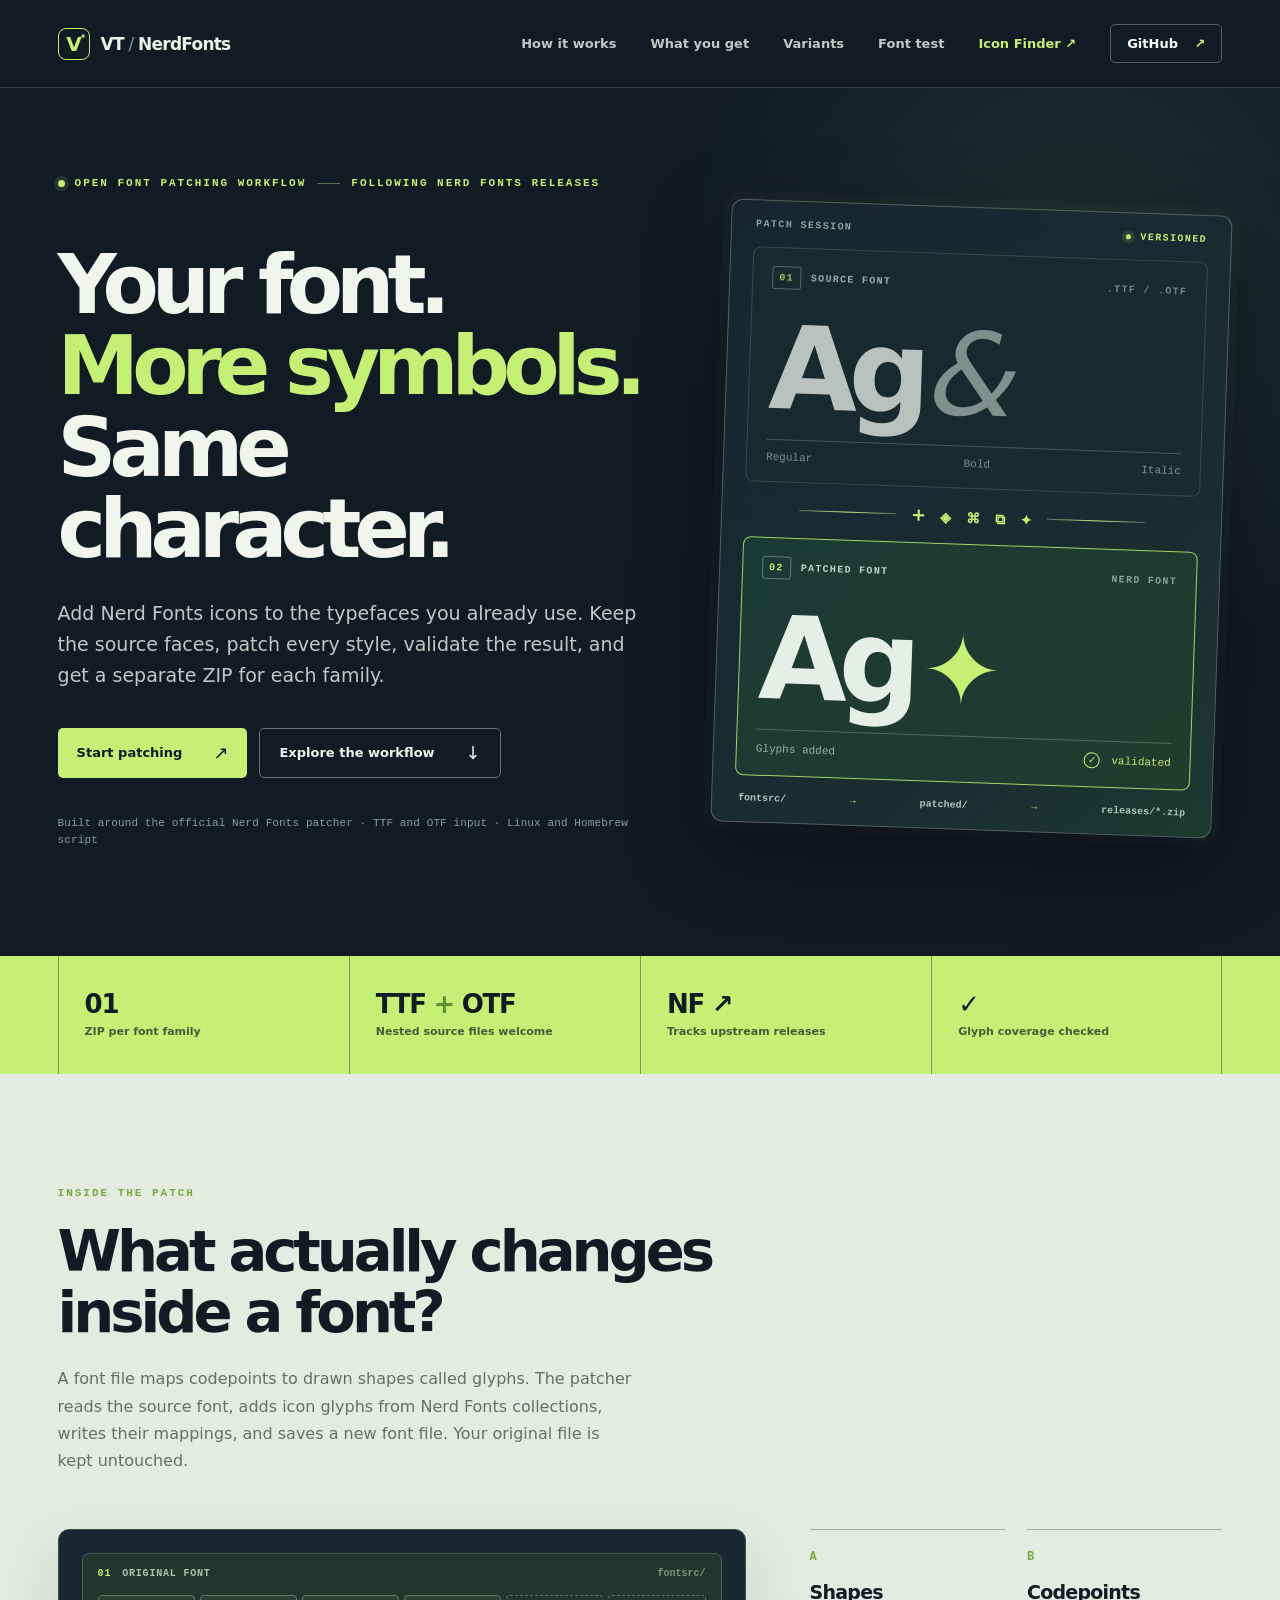
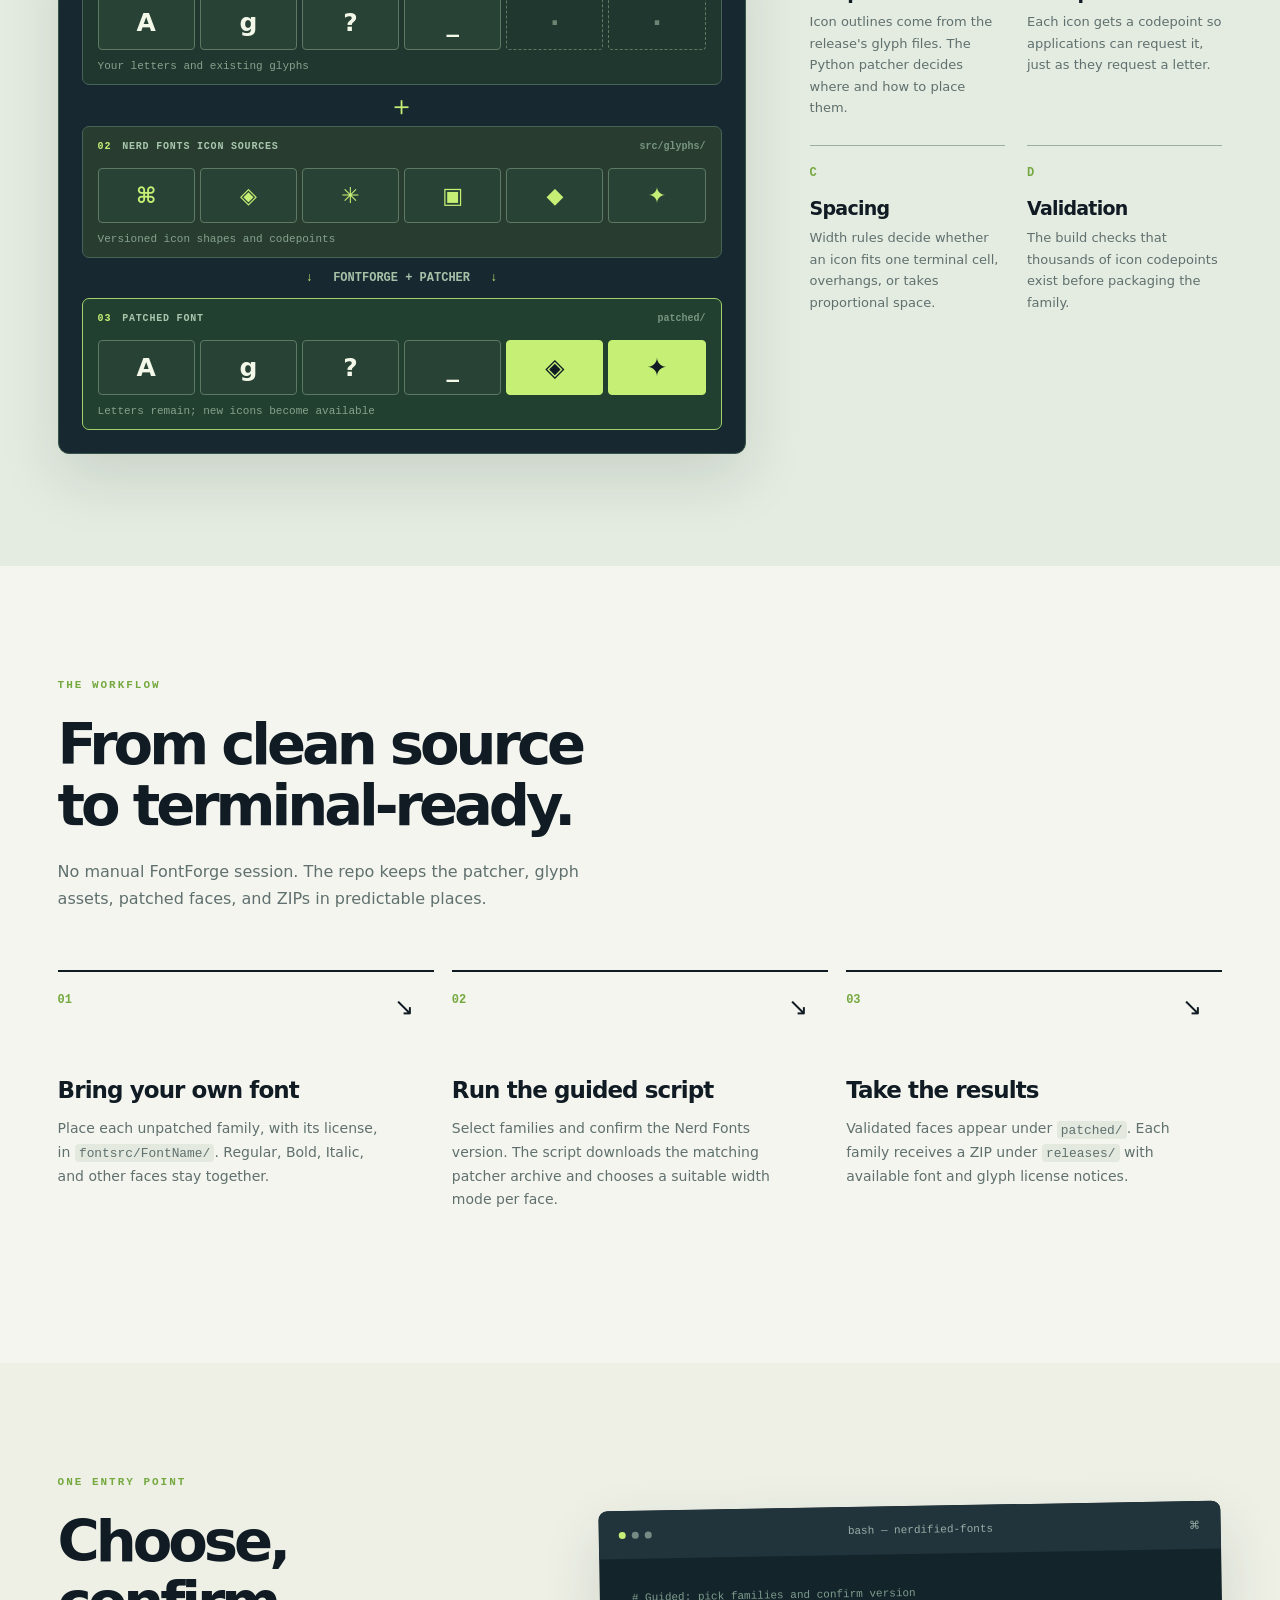
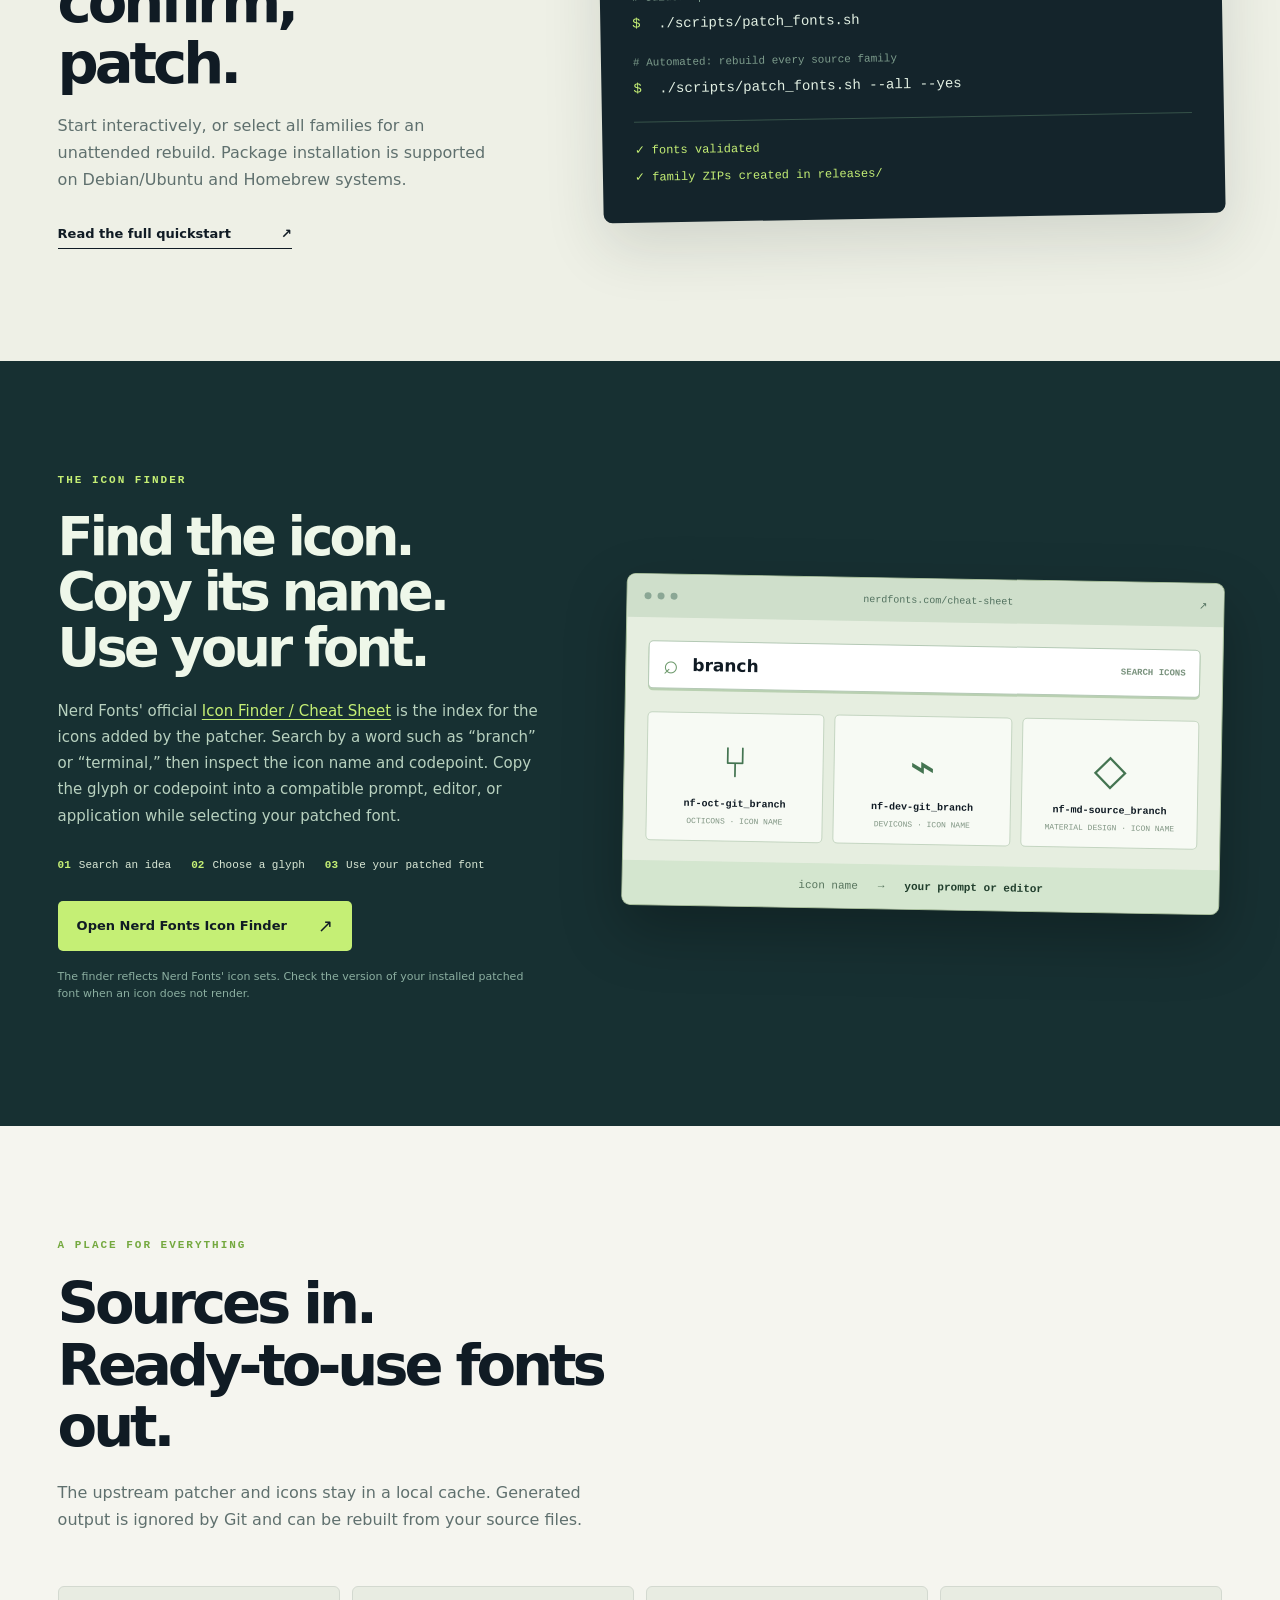
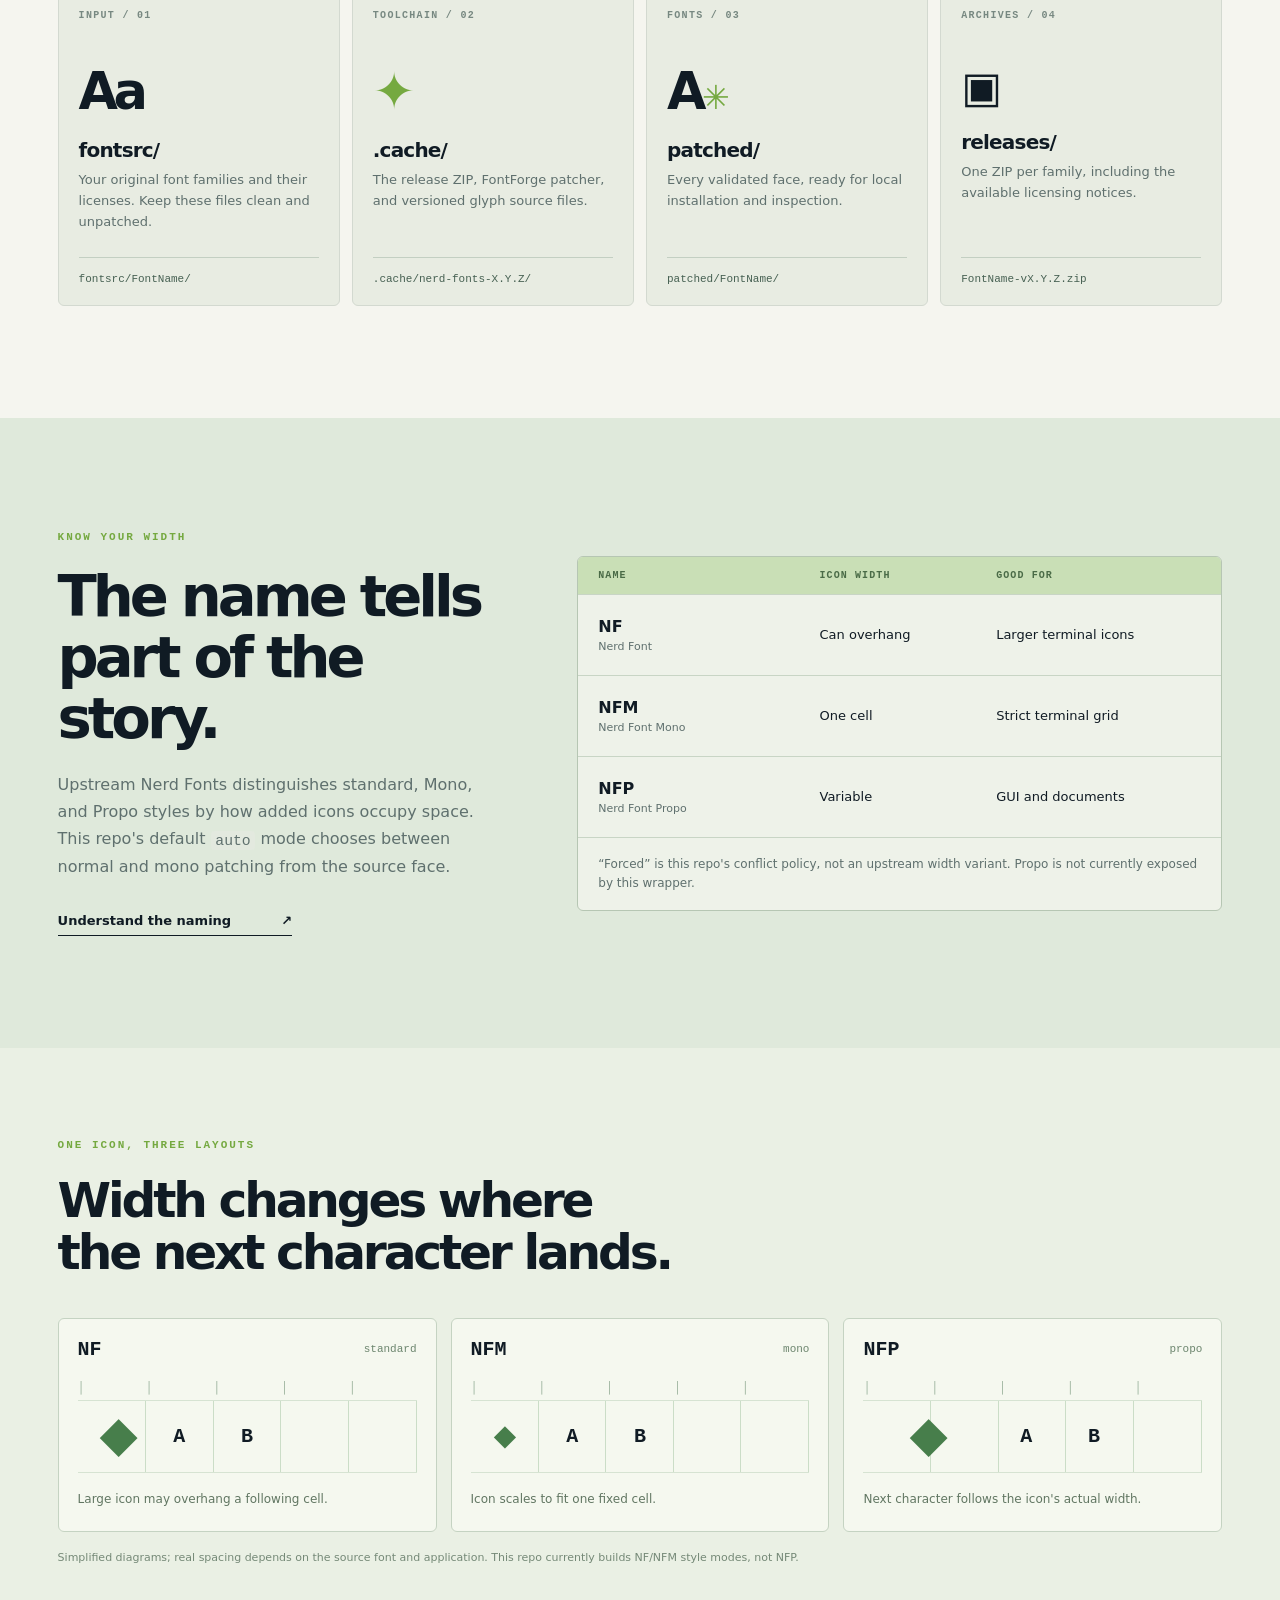
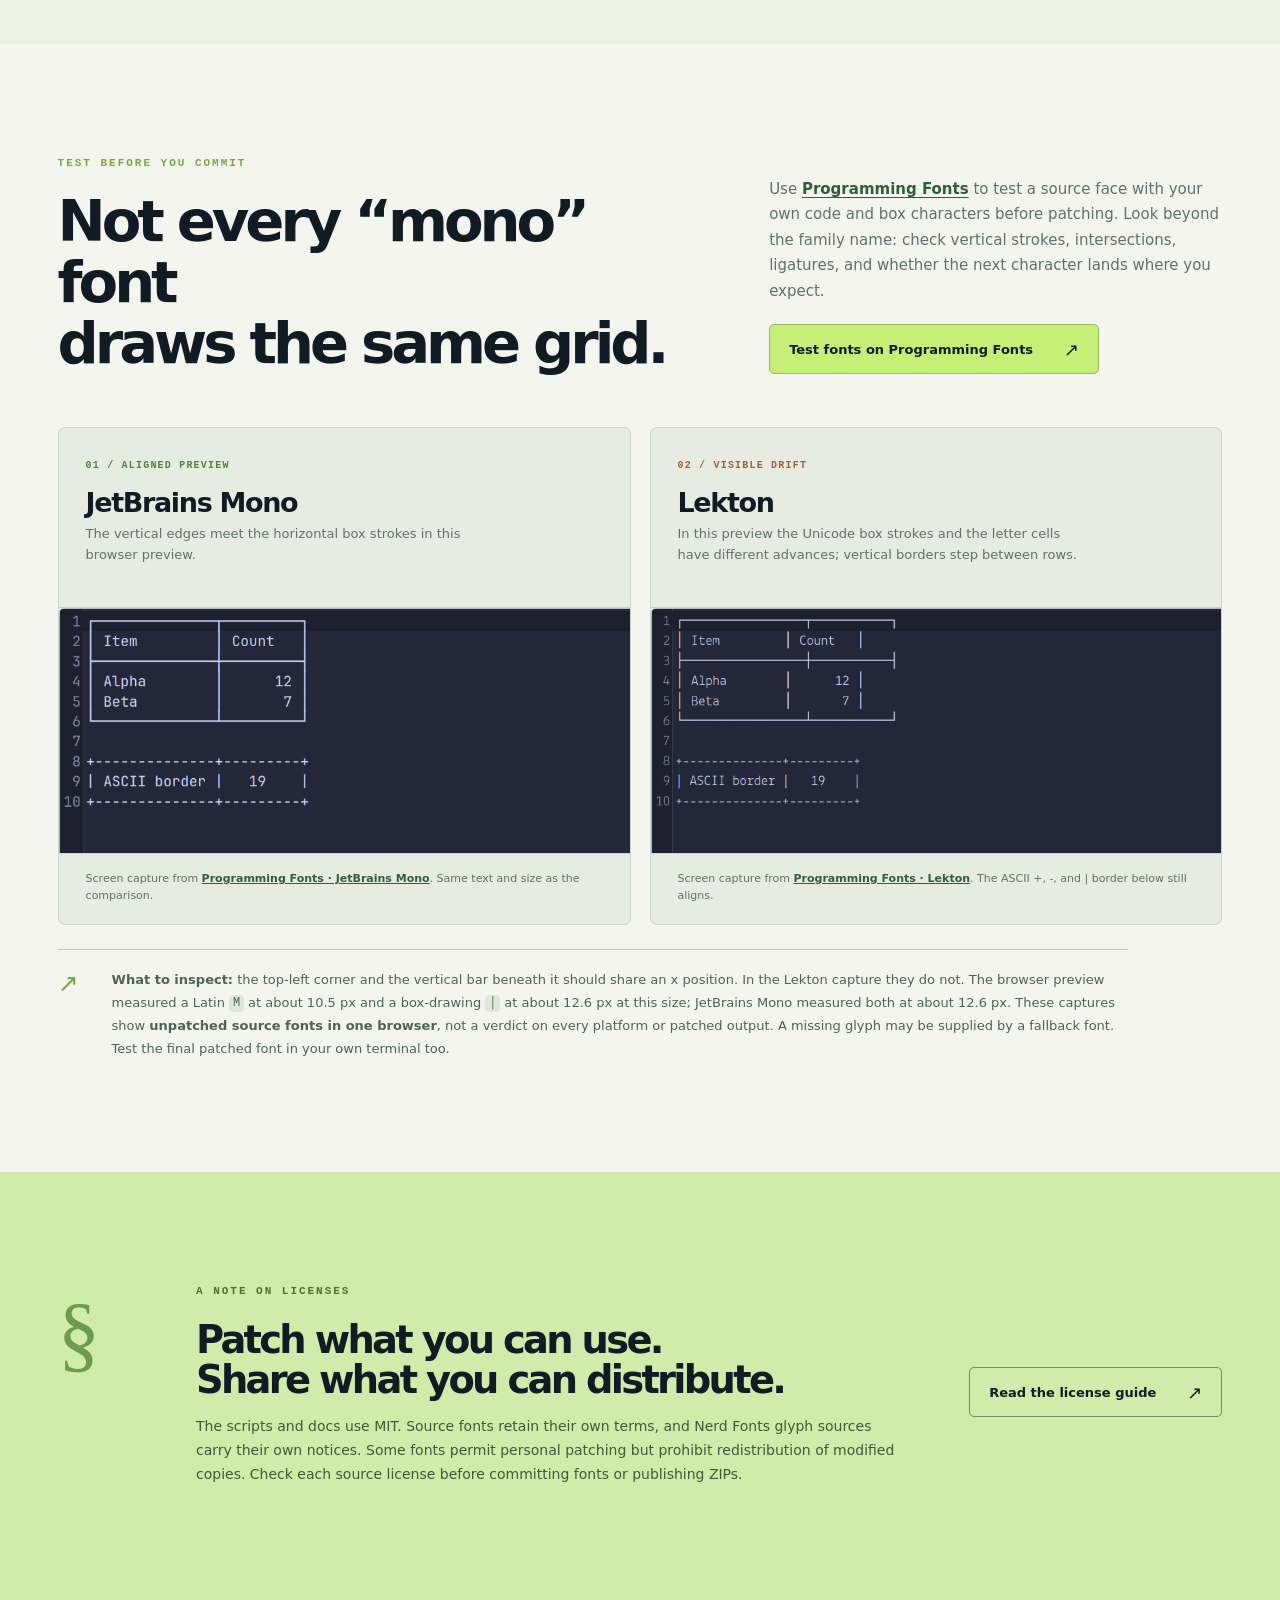
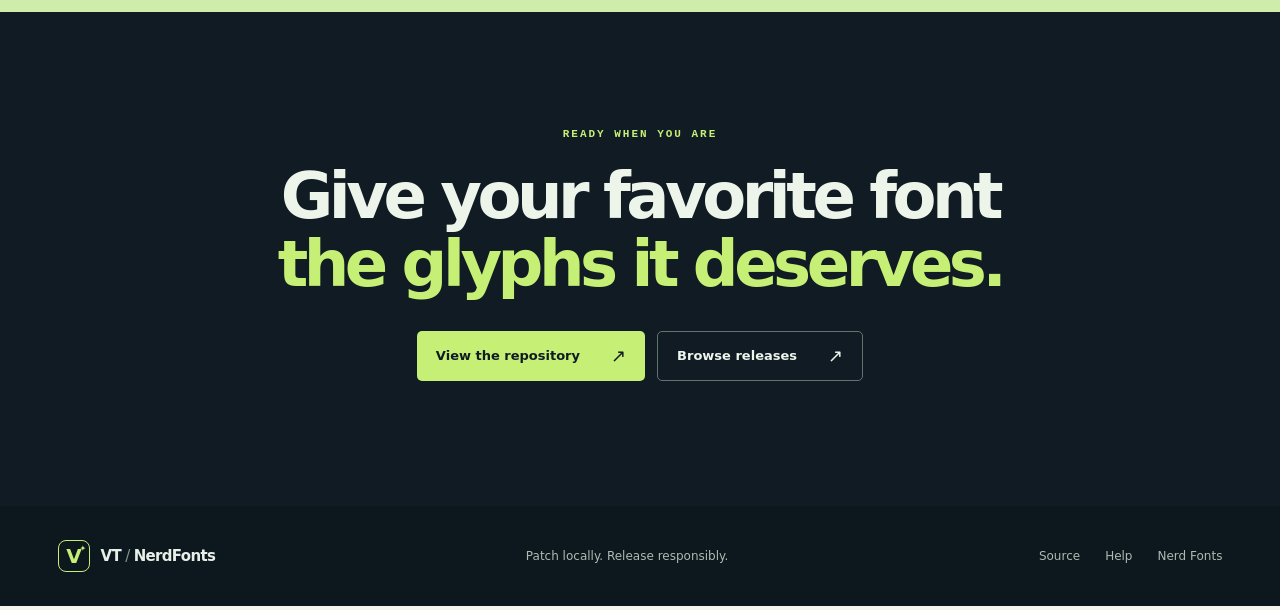
==== site/index.html @ be1cf35e "Document and illustrate font patching workflow" ====
<!doctype html>
<html lang="en">
<head>
  <meta charset="utf-8">
  <meta name="viewport" content="width=device-width, initial-scale=1">
  <meta name="theme-color" content="#101b24">
  <meta name="description" content="Patch your own fonts with versioned Nerd Fonts releases. One guided workflow, one validated ZIP per family.">
  <title>VT-NerdFonts — Make your font icon-ready</title>
  <link rel="icon" href="data:image/svg+xml,%3Csvg xmlns='http://www.w3.org/2000/svg' viewBox='0 0 64 64'%3E%3Crect width='64' height='64' rx='16' fill='%23101b24'/%3E%3Cpath d='M17 18h8l7 23 7-23h8L36 49h-8z' fill='%23c5ef75'/%3E%3C/svg%3E">
  <link rel="stylesheet" href="styles.css">
</head>
<body>
  <a class="skip" href="#main">Skip to content</a>
  <div class="page-shell">
    <header class="site-header">
      <a class="brand" href="#top" aria-label="VT-NerdFonts home"><span class="brand-mark">V<span class="brand-spark">✦</span></span><span>VT<span class="brand-muted"> / </span>NerdFonts</span></a>
      <nav aria-label="Main navigation"><a href="#how">How it works</a><a href="#output">What you get</a><a href="#variants">Variants</a><a href="#field-test">Font test</a><a class="nav-finder" href="https://www.nerdfonts.com/cheat-sheet">Icon Finder ↗</a><a class="nav-github" href="https://github.com/voltaire-toledo/nerdified-fonts">GitHub <span aria-hidden="true">↗</span></a></nav>
    </header>

    <main id="main">
      <section class="hero" id="top">
        <div class="hero-copy">
          <div class="eyebrow"><span class="status-dot"></span> OPEN FONT PATCHING WORKFLOW <span class="eyebrow-line"></span> FOLLOWING NERD FONTS RELEASES</div>
          <h1>Your font.<br><em>More symbols.</em><br>Same character.</h1>
          <p class="hero-lead">Add Nerd Fonts icons to the typefaces you already use. Keep the source faces, patch every style, validate the result, and get a separate ZIP for each family.</p>
          <div class="hero-actions"><a class="button button-primary" href="https://github.com/voltaire-toledo/nerdified-fonts#quickstart-patch-fonts-locally">Start patching <span aria-hidden="true">↗</span></a><a class="button button-secondary" href="#how">Explore the workflow <span aria-hidden="true">↓</span></a></div>
          <p class="micro-note">Built around the official Nerd Fonts patcher · TTF and OTF input · Linux and Homebrew script</p>
        </div>
        <div class="hero-visual" aria-label="Diagram showing a source font, icon glyphs, and a patched font">
          <div class="visual-top"><span>PATCH SESSION</span><span class="live-pill"><span></span> VERSIONED</span></div>
          <div class="font-card source-card"><div class="card-heading"><span class="file-chip">01</span><span>SOURCE FONT</span><span class="card-ext">.TTF / .OTF</span></div><div class="font-sample">Ag<span class="light-glyph">&amp;</span></div><div class="card-footer"><span>Regular</span><span>Bold</span><span>Italic</span></div></div>
          <div class="transform"><span class="transform-line"></span><span class="transform-badge">＋ <span class="glyph-cluster">◈ ⌘ ⧉ ✦</span></span><span class="transform-line"></span></div>
          <div class="font-card result-card"><div class="card-heading"><span class="file-chip">02</span><span>PATCHED FONT</span><span class="card-ext">NERD FONT</span></div><div class="font-sample">Ag<span class="result-glyph">✦</span></div><div class="card-footer"><span>Glyphs added</span><span class="complete"><span aria-hidden="true">✓</span> validated</span></div></div>
          <div class="visual-bottom"><span>fontsrc/</span><span>→</span><span>patched/</span><span>→</span><span>releases/*.zip</span></div>
        </div>
      </section>

      <section class="metric-band" aria-label="Project highlights"><div><strong>01</strong><span>ZIP per font family</span></div><div><strong>TTF <i>+</i> OTF</strong><span>Nested source files welcome</span></div><div><strong>NF ↗</strong><span>Tracks upstream releases</span></div><div><strong>✓</strong><span>Glyph coverage checked</span></div></section>

      <section class="section patch-anatomy" aria-labelledby="anatomy-title">
        <div class="section-heading"><p class="kicker">INSIDE THE PATCH</p><h2 id="anatomy-title">What actually changes<br>inside a font?</h2><p>A font file maps codepoints to drawn shapes called glyphs. The patcher reads the source font, adds icon glyphs from Nerd Fonts collections, writes their mappings, and saves a new font file. Your original file is kept untouched.</p></div>
        <div class="anatomy-grid">
          <div class="anatomy-art" role="img" aria-label="Illustration: letters in an original font plus icons from versioned Nerd Fonts glyph files become a patched font with both letters and icons">
            <div class="art-lane"><div class="art-label"><b>01</b> ORIGINAL FONT <span>fontsrc/</span></div><div class="glyph-cells"><span>A</span><span>g</span><span>?</span><span>_</span><span class="empty-cell">·</span><span class="empty-cell">·</span></div><div class="art-caption">Your letters and existing glyphs</div></div>
            <div class="art-plus" aria-hidden="true">＋</div>
            <div class="art-lane icons-lane"><div class="art-label"><b>02</b> NERD FONTS ICON SOURCES <span>src/glyphs/</span></div><div class="glyph-cells"><span>⌘</span><span>◈</span><span>✳</span><span>▣</span><span>◆</span><span>✦</span></div><div class="art-caption">Versioned icon shapes and codepoints</div></div>
            <div class="art-arrow" aria-hidden="true">↓ <span>FONTFORGE + PATCHER</span> ↓</div>
            <div class="art-lane result-lane"><div class="art-label"><b>03</b> PATCHED FONT <span>patched/</span></div><div class="glyph-cells"><span>A</span><span>g</span><span>?</span><span>_</span><span class="new-cell">◈</span><span class="new-cell">✦</span></div><div class="art-caption">Letters remain; new icons become available</div></div>
          </div>
          <div class="anatomy-notes"><div><span class="note-num">A</span><h3>Shapes</h3><p>Icon outlines come from the release's glyph files. The Python patcher decides where and how to place them.</p></div><div><span class="note-num">B</span><h3>Codepoints</h3><p>Each icon gets a codepoint so applications can request it, just as they request a letter.</p></div><div><span class="note-num">C</span><h3>Spacing</h3><p>Width rules decide whether an icon fits one terminal cell, overhangs, or takes proportional space.</p></div><div><span class="note-num">D</span><h3>Validation</h3><p>The build checks that thousands of icon codepoints exist before packaging the family.</p></div></div>
        </div>
      </section>

      <section class="section intro" id="how"><div class="section-heading"><p class="kicker">THE WORKFLOW</p><h2>From clean source<br>to terminal-ready.</h2><p>No manual FontForge session. The repo keeps the patcher, glyph assets, patched faces, and ZIPs in predictable places.</p></div><div class="steps"><article class="step"><div class="step-index">01 <span>↘</span></div><h3>Bring your own font</h3><p>Place each unpatched family, with its license, in <code>fontsrc/FontName/</code>. Regular, Bold, Italic, and other faces stay together.</p></article><article class="step"><div class="step-index">02 <span>↘</span></div><h3>Run the guided script</h3><p>Select families and confirm the Nerd Fonts version. The script downloads the matching patcher archive and chooses a suitable width mode per face.</p></article><article class="step"><div class="step-index">03 <span>↘</span></div><h3>Take the results</h3><p>Validated faces appear under <code>patched/</code>. Each family receives a ZIP under <code>releases/</code> with available font and glyph license notices.</p></article></div></section>

      <section class="command-section section"><div><p class="kicker">ONE ENTRY POINT</p><h2>Choose, confirm,<br>patch.</h2><p>Start interactively, or select all families for an unattended rebuild. Package installation is supported on Debian/Ubuntu and Homebrew systems.</p><a class="text-link" href="https://github.com/voltaire-toledo/nerdified-fonts#quickstart-patch-fonts-locally">Read the full quickstart <span aria-hidden="true">↗</span></a></div><div class="terminal" role="img" aria-label="Terminal commands to patch fonts"><div class="terminal-head"><span class="window-dots"><i></i><i></i><i></i></span><span>bash — nerdified-fonts</span><span>⌘</span></div><div class="terminal-body"><span class="terminal-comment"># Guided: pick families and confirm version</span><pre><span class="prompt">$</span> ./scripts/patch_fonts.sh</pre><span class="terminal-comment"># Automated: rebuild every source family</span><pre><span class="prompt">$</span> ./scripts/patch_fonts.sh --all --yes</pre><div class="terminal-divider"></div><span class="terminal-output">✓ fonts validated</span><span class="terminal-output">✓ family ZIPs created in releases/</span></div></div></section>

      <section class="section icon-finder" id="icon-finder"><div class="finder-copy"><p class="kicker">THE ICON FINDER</p><h2>Find the icon.<br>Copy its name.<br>Use your font.</h2><p>Nerd Fonts' official <a href="https://www.nerdfonts.com/cheat-sheet">Icon Finder / Cheat Sheet</a> is the index for the icons added by the patcher. Search by a word such as “branch” or “terminal,” then inspect the icon name and codepoint. Copy the glyph or codepoint into a compatible prompt, editor, or application while selecting your patched font.</p><div class="finder-steps"><div><span>01</span> Search an idea</div><div><span>02</span> Choose a glyph</div><div><span>03</span> Use your patched font</div></div><a class="button button-primary" href="https://www.nerdfonts.com/cheat-sheet">Open Nerd Fonts Icon Finder <span aria-hidden="true">↗</span></a><p class="finder-caution">The finder reflects Nerd Fonts' icon sets. Check the version of your installed patched font when an icon does not render.</p></div><div class="finder-illustration" role="img" aria-label="Illustration of searching the Nerd Fonts icon finder for branch and viewing matching icon names and codepoints"><div class="fake-browser-bar"><span class="window-dots"><i></i><i></i><i></i></span><span>nerdfonts.com/cheat-sheet</span><span>↗</span></div><div class="fake-search"><span>⌕</span><strong>branch</strong><em>SEARCH ICONS</em></div><div class="fake-results"><div class="fake-result"><div class="fake-symbol">⑂</div><strong>nf-oct-git_branch</strong><span>OCTICONS · ICON NAME</span></div><div class="fake-result"><div class="fake-symbol">⌁</div><strong>nf-dev-git_branch</strong><span>DEVICONS · ICON NAME</span></div><div class="fake-result"><div class="fake-symbol">◇</div><strong>nf-md-source_branch</strong><span>MATERIAL DESIGN · ICON NAME</span></div></div><div class="fake-copy"><span>icon name</span><span>→</span><b>your prompt or editor</b></div></div></section>

      <section class="section output-section" id="output"><div class="section-heading"><p class="kicker">A PLACE FOR EVERYTHING</p><h2>Sources in.<br>Ready-to-use fonts out.</h2><p>The upstream patcher and icons stay in a local cache. Generated output is ignored by Git and can be rebuilt from your source files.</p></div><div class="file-grid"><article class="file-tile"><span class="tile-no">INPUT / 01</span><div class="tile-icon">Aa</div><h3>fontsrc/</h3><p>Your original font families and their licenses. Keep these files clean and unpatched.</p><span class="tile-path">fontsrc/FontName/</span></article><article class="file-tile"><span class="tile-no">TOOLCHAIN / 02</span><div class="tile-icon icon-glyph">✦</div><h3>.cache/</h3><p>The release ZIP, FontForge patcher, and versioned glyph source files.</p><span class="tile-path">.cache/nerd-fonts-X.Y.Z/</span></article><article class="file-tile"><span class="tile-no">FONTS / 03</span><div class="tile-icon">A<span class="mint">✳</span></div><h3>patched/</h3><p>Every validated face, ready for local installation and inspection.</p><span class="tile-path">patched/FontName/</span></article><article class="file-tile"><span class="tile-no">ARCHIVES / 04</span><div class="tile-icon icon-zip">▣</div><h3>releases/</h3><p>One ZIP per family, including the available licensing notices.</p><span class="tile-path">FontName-vX.Y.Z.zip</span></article></div></section>

      <section class="section variant-section" id="variants"><div class="variant-copy"><p class="kicker">KNOW YOUR WIDTH</p><h2>The name tells<br>part of the story.</h2><p>Upstream Nerd Fonts distinguishes standard, Mono, and Propo styles by how added icons occupy space. This repo's default <code>auto</code> mode chooses between normal and mono patching from the source face.</p><a class="text-link" href="https://github.com/voltaire-toledo/nerdified-fonts#types-of-nerd-fonts">Understand the naming <span aria-hidden="true">↗</span></a></div><div class="variant-table" role="table" aria-label="Nerd Fonts naming variants"><div class="variant-row variant-header" role="row"><span>NAME</span><span>ICON WIDTH</span><span>GOOD FOR</span></div><div class="variant-row" role="row"><strong>NF <small>Nerd Font</small></strong><span>Can overhang</span><span>Larger terminal icons</span></div><div class="variant-row" role="row"><strong>NFM <small>Nerd Font Mono</small></strong><span>One cell</span><span>Strict terminal grid</span></div><div class="variant-row" role="row"><strong>NFP <small>Nerd Font Propo</small></strong><span>Variable</span><span>GUI and documents</span></div><div class="variant-foot">“Forced” is this repo's conflict policy, not an upstream width variant. Propo is not currently exposed by this wrapper.</div></div></section>

      <section class="width-illustration" aria-label="Illustration of Nerd Font icon widths"><div class="width-lead"><p class="kicker">ONE ICON, THREE LAYOUTS</p><h2>Width changes where<br>the next character lands.</h2></div><div class="width-cards"><div class="width-card"><div class="width-title"><b>NF</b><span>standard</span></div><div class="cell-ruler"><span>│</span><span>│</span><span>│</span><span>│</span><span>│</span></div><div class="width-sample nf"><span>◆</span><i>A</i><i>B</i></div><p>Large icon may overhang a following cell.</p></div><div class="width-card"><div class="width-title"><b>NFM</b><span>mono</span></div><div class="cell-ruler"><span>│</span><span>│</span><span>│</span><span>│</span><span>│</span></div><div class="width-sample nfm"><span>◆</span><i>A</i><i>B</i></div><p>Icon scales to fit one fixed cell.</p></div><div class="width-card"><div class="width-title"><b>NFP</b><span>propo</span></div><div class="cell-ruler"><span>│</span><span>│</span><span>│</span><span>│</span><span>│</span></div><div class="width-sample nfp"><span>◆</span><i>A</i><i>B</i></div><p>Next character follows the icon's actual width.</p></div></div><p class="width-disclaimer">Simplified diagrams; real spacing depends on the source font and application. This repo currently builds NF/NFM style modes, not NFP.</p></section>

      <section class="section field-test" id="field-test"><div class="field-intro"><div><p class="kicker">TEST BEFORE YOU COMMIT</p><h2>Not every “mono” font<br>draws the same grid.</h2></div><div><p>Use <a href="https://www.programmingfonts.org/">Programming Fonts</a> to test a source face with your own code and box characters before patching. Look beyond the family name: check vertical strokes, intersections, ligatures, and whether the next character lands where you expect.</p><a class="button button-primary" href="https://www.programmingfonts.org/">Test fonts on Programming Fonts <span aria-hidden="true">↗</span></a></div></div><div class="capture-grid"><figure class="capture-card"><div class="capture-head"><span class="capture-status good">01 / ALIGNED PREVIEW</span><h3>JetBrains Mono</h3><p>The vertical edges meet the horizontal box strokes in this browser preview.</p></div><img src="images/jetbrains-mono-box-test.png" width="1680" height="720" loading="lazy" alt="Screenshot from Programming Fonts: JetBrains Mono draws a Unicode box table with aligned corners and vertical columns, followed by an aligned ASCII border."><figcaption>Screen capture from <a href="https://www.programmingfonts.org/#jetbrainsmono">Programming Fonts · JetBrains Mono</a>. Same text and size as the comparison.</figcaption></figure><figure class="capture-card"><div class="capture-head"><span class="capture-status caution">02 / VISIBLE DRIFT</span><h3>Lekton</h3><p>In this preview the Unicode box strokes and the letter cells have different advances; vertical borders step between rows.</p></div><img src="images/lekton-box-test.png" width="1680" height="720" loading="lazy" alt="Screenshot from Programming Fonts: Lekton preview shows Unicode box corners and vertical bars at different horizontal positions across rows; the simple ASCII border below remains aligned."><figcaption>Screen capture from <a href="https://www.programmingfonts.org/#lekton">Programming Fonts · Lekton</a>. The ASCII +, -, and | border below still aligns.</figcaption></figure></div><div class="field-explain"><span class="field-marker">↗</span><p><strong>What to inspect:</strong> the top-left corner and the vertical bar beneath it should share an x position. In the Lekton capture they do not. The browser preview measured a Latin <code>M</code> at about 10.5 px and a box-drawing <code>│</code> at about 12.6 px at this size; JetBrains Mono measured both at about 12.6 px. These captures show <strong>unpatched source fonts in one browser</strong>, not a verdict on every platform or patched output. A missing glyph may be supplied by a fallback font. Test the final patched font in your own terminal too.</p></div></section>

      <section class="section note-section"><div class="note-ornament" aria-hidden="true">§</div><div><p class="kicker">A NOTE ON LICENSES</p><h2>Patch what you can use.<br>Share what you can distribute.</h2><p>The scripts and docs use MIT. Source fonts retain their own terms, and Nerd Fonts glyph sources carry their own notices. Some fonts permit personal patching but prohibit redistribution of modified copies. Check each source license before committing fonts or publishing ZIPs.</p></div><a class="button button-secondary light" href="https://github.com/voltaire-toledo/nerdified-fonts#license">Read the license guide <span aria-hidden="true">↗</span></a></section>

      <section class="closing"><p class="kicker">READY WHEN YOU ARE</p><h2>Give your favorite font<br><em>the glyphs it deserves.</em></h2><div class="closing-actions"><a class="button button-primary" href="https://github.com/voltaire-toledo/nerdified-fonts">View the repository <span aria-hidden="true">↗</span></a><a class="button button-secondary" href="https://github.com/voltaire-toledo/nerdified-fonts/releases">Browse releases <span aria-hidden="true">↗</span></a></div></section>
    </main>
    <footer><a class="brand footer-brand" href="#top"><span class="brand-mark">V<span class="brand-spark">✦</span></span><span>VT<span class="brand-muted"> / </span>NerdFonts</span></a><span>Patch locally. Release responsibly.</span><div><a href="https://github.com/voltaire-toledo/nerdified-fonts">Source</a><a href="https://github.com/voltaire-toledo/nerdified-fonts#troubleshooting">Help</a><a href="https://github.com/ryanoasis/nerd-fonts">Nerd Fonts</a></div></footer>
  </div>
</body>
</html>
---- site/styles.css ----
:root{--ink:#101b24;--ink-soft:#243540;--paper:#f5f5ef;--cream:#eef0e6;--line:#cfd5cc;--mint:#c5ef75;--mint-deep:#75a940;--muted:#5f706e;--white:#fff;--sans:Inter,ui-sans-serif,system-ui,-apple-system,BlinkMacSystemFont,"Segoe UI",sans-serif;--mono:ui-monospace,SFMono-Regular,Menlo,Consolas,monospace}*{box-sizing:border-box}html{scroll-behavior:smooth}body{margin:0;background:var(--paper);color:var(--ink);font-family:var(--sans);-webkit-font-smoothing:antialiased}a{color:inherit}button,a{touch-action:manipulation}code,pre{font-family:var(--mono)}code{font-size:.92em;background:#e3e9df;padding:.12em .32em;border-radius:4px}.page-shell{overflow:hidden}.skip{position:absolute;left:-9999px;top:12px;background:var(--mint);padding:10px;z-index:99}.skip:focus{left:12px}.site-header{height:88px;display:flex;align-items:center;justify-content:space-between;padding:0 max(4.5vw,24px);background:var(--ink);color:#ecf3e9;border-bottom:1px solid #314249}.brand{display:inline-flex;align-items:center;gap:11px;text-decoration:none;font-size:17px;font-weight:800;letter-spacing:-.045em;white-space:nowrap}.brand-mark{width:32px;height:32px;border:1px solid var(--mint);border-radius:8px;display:inline-flex;align-items:center;justify-content:center;color:var(--mint);font-size:20px;position:relative;line-height:1}.brand-spark{position:absolute;font-size:8px;right:3px;top:4px}.brand-muted{color:#7e9a8e;font-weight:400}.site-header nav{display:flex;align-items:center;gap:34px;font-size:13px;font-weight:600}.site-header nav a{text-decoration:none;color:#becbc4;transition:color .2s}.site-header nav a:hover{color:var(--mint)}.site-header nav .nav-github{padding:11px 16px;border:1px solid #52645e;color:var(--white);border-radius:5px}.site-header nav .nav-github span{margin-left:12px;color:var(--mint)}.hero{min-height:690px;display:grid;grid-template-columns:minmax(0,1.1fr) minmax(360px,.9fr);background:var(--ink);color:#f1f5ee;padding:88px max(4.5vw,24px) 95px;gap:4vw;position:relative}.hero:before{content:"";position:absolute;inset:0;pointer-events:none;background:radial-gradient(circle at 84% 20%,#28433880,transparent 32%),linear-gradient(90deg,transparent 0 96%,#ffffff05 96% 96.15%,transparent 96.15%);background-size:auto,56px 56px}.hero-copy,.hero-visual{position:relative;z-index:1}.eyebrow,.kicker{font:700 11px/1.4 var(--mono);letter-spacing:.18em}.eyebrow{display:flex;align-items:center;gap:10px;color:var(--mint);white-space:nowrap}.status-dot,.live-pill span{width:7px;height:7px;background:var(--mint);border-radius:50%;box-shadow:0 0 0 4px #c5ef751f}.eyebrow-line{height:1px;width:23px;background:#53705b;margin:0 1px}.hero h1{font-size:clamp(59px,6.4vw,110px);line-height:.99;letter-spacing:-.085em;margin:53px 0 29px;max-width:900px;font-weight:780}.hero h1 em,.closing h2 em{font-style:normal;color:var(--mint)}.hero-lead{font-size:19px;line-height:1.65;color:#becbc4;max-width:600px;margin:0 0 36px}.hero-actions,.closing-actions{display:flex;gap:12px;flex-wrap:wrap}.button{min-height:50px;padding:0 19px;border-radius:5px;display:inline-flex;align-items:center;justify-content:space-between;gap:31px;font-size:13px;font-weight:800;text-decoration:none;transition:transform .18s,background .18s,border-color .18s}.button:hover{transform:translateY(-3px)}.button-primary{background:var(--mint);color:var(--ink)}.button-primary:hover{background:#d5f69b}.button-secondary{border:1px solid #61746e;color:#edf5ec}.button-secondary:hover{border-color:var(--mint)}.button span{font-size:18px;font-weight:400}.micro-note{margin-top:37px;color:#88a097;font:11px/1.6 var(--mono);letter-spacing:.01em}.hero-visual{align-self:center;width:min(100%,550px);justify-self:end;border:1px solid #52645a;border-radius:12px;padding:16px 22px 15px;background:linear-gradient(135deg,#152631,#192d31 70%,#1d392f);box-shadow:0 25px 80px #0006,0 0 0 8px #ffffff05;transform:rotate(2deg)}.visual-top,.visual-bottom,.card-heading,.card-footer{display:flex;align-items:center;justify-content:space-between}.visual-top,.visual-bottom{font:700 10px var(--mono);letter-spacing:.14em;color:#85a79d}.visual-top{padding:2px 2px 17px}.live-pill{display:flex;gap:10px;align-items:center;color:var(--mint)}.live-pill span{width:5px;height:5px}.font-card{border:1px solid #415750;border-radius:8px;padding:18px 19px;background:#172b30}.source-card{opacity:.78}.result-card{border-color:#a2d664;background:linear-gradient(135deg,#1c3a35,#213b2e)}.card-heading{gap:10px;color:#c4d5c7;font:700 10px var(--mono);letter-spacing:.13em}.file-chip{border:1px solid #627c6f;border-radius:3px;padding:5px 6px;color:var(--mint)}.card-ext{margin-left:auto;color:#89a69a}.font-sample{font-size:clamp(75px,9vw,134px);line-height:1.18;font-weight:600;letter-spacing:-.08em;padding:12px 0 2px;color:#e6eee8}.light-glyph{font-weight:300;font-style:italic;color:#9caea7}.result-glyph{color:var(--mint);font-size:.84em;margin-left:.1em}.card-footer{border-top:1px solid #526c60;padding-top:11px;color:#98b1a4;font:11px var(--mono);gap:8px}.complete{color:var(--mint)}.complete span{border:1px solid var(--mint);border-radius:50%;width:16px;height:16px;display:inline-flex;align-items:center;justify-content:center;font-size:10px;margin-right:5px}.transform{display:flex;align-items:center;gap:12px;padding:14px 12%;color:var(--mint)}.transform-line{height:1px;flex:1;background:linear-gradient(90deg,#557167,var(--mint),#557167)}.transform-badge{font:700 20px var(--mono);white-space:nowrap}.glyph-cluster{font-size:14px;letter-spacing:.23em}.visual-bottom{padding:17px 4px 3px;letter-spacing:0;color:#acc9b9}.visual-bottom span:nth-child(even){color:var(--mint)}.metric-band{min-height:118px;display:grid;grid-template-columns:repeat(4,1fr);background:var(--mint);padding:0 max(4.5vw,24px);color:var(--ink)}.metric-band>div{display:flex;flex-direction:column;justify-content:center;border-left:1px solid #789c56;padding:0 26px}.metric-band>div:last-child{border-right:1px solid #789c56}.metric-band strong{font-size:26px;letter-spacing:-.05em;line-height:1}.metric-band strong i{font-style:normal;color:#5e9132}.metric-band span{font-size:11px;margin-top:8px;font-weight:700;color:#435e37}.section{padding:112px max(4.5vw,24px)}.section-heading{max-width:670px}.kicker{color:var(--mint-deep);margin:0 0 20px}.section h2,.closing h2{font-size:clamp(42px,4.5vw,72px);line-height:1.06;letter-spacing:-.07em;margin:0 0 22px;font-weight:760}.section-heading>p:last-child,.command-section>div>p:not(.kicker),.variant-copy>p:not(.kicker){color:var(--muted);font-size:16px;line-height:1.7;max-width:580px}.intro{background:var(--paper)}.steps{display:grid;grid-template-columns:repeat(3,1fr);gap:18px;margin-top:58px}.step{border-top:2px solid var(--ink);padding:21px 20px 25px 0}.step-index{display:flex;justify-content:space-between;color:var(--mint-deep);font:700 12px var(--mono)}.step-index span{font-size:24px;font-weight:400;color:var(--ink)}.step h3{font-size:23px;letter-spacing:-.04em;margin:55px 0 14px}.step p{color:var(--muted);font-size:14px;line-height:1.7;max-width:330px}.command-section{background:var(--cream);display:grid;grid-template-columns:.83fr 1.17fr;gap:8vw;align-items:center}.command-section h2{margin-bottom:18px}.text-link{font-weight:800;font-size:13px;text-decoration:none;border-bottom:1px solid var(--ink);padding-bottom:7px;display:inline-flex;gap:50px;margin-top:17px}.text-link:hover{color:var(--mint-deep);border-color:var(--mint-deep)}.terminal{border-radius:9px;overflow:hidden;background:#14242b;box-shadow:0 24px 60px #24322924;transform:rotate(-1deg)}.terminal-head{height:48px;background:#21333b;display:flex;align-items:center;justify-content:space-between;color:#9aafa7;padding:0 20px;font:11px var(--mono)}.window-dots{display:flex;gap:6px}.window-dots i{width:7px;height:7px;border-radius:50%;background:#758b83}.window-dots i:first-child{background:#c5ef75}.terminal-body{padding:33px 32px 38px;display:flex;flex-direction:column;gap:12px;font:13px var(--mono);color:#e3f1e4}.terminal-comment{color:#7d9c8c;font-size:11px}.terminal-body pre{margin:0 0 13px;white-space:pre-wrap;overflow-wrap:anywhere;font-size:14px}.prompt{color:var(--mint);margin-right:9px}.terminal-divider{border-top:1px solid #365249;margin:0 0 8px}.terminal-output{color:var(--mint);font-size:12px}.output-section{background:var(--paper)}.file-grid{display:grid;grid-template-columns:repeat(4,1fr);gap:12px;margin-top:53px}.file-tile{background:#e8ece2;border:1px solid #d3d9d0;border-radius:6px;padding:23px 20px 20px;min-height:310px;display:flex;flex-direction:column;transition:transform .2s,background .2s}.file-tile:hover{transform:translateY(-7px);background:#e0ebd5}.tile-no{font:700 10px var(--mono);letter-spacing:.13em;color:#778881}.tile-icon{font-size:51px;line-height:1;margin:45px 0 21px;letter-spacing:-.09em;font-weight:650}.tile-icon.icon-glyph{color:var(--mint-deep)}.tile-icon.icon-zip{font-size:43px}.mint{color:var(--mint-deep);font-size:.65em}.file-tile h3{font-size:20px;letter-spacing:-.04em;margin:0 0 8px}.file-tile p{font-size:13px;color:var(--muted);line-height:1.6;margin:0 0 25px}.tile-path{font:11px var(--mono);color:#466052;margin-top:auto;border-top:1px solid #c3cfc2;padding-top:15px;overflow-wrap:anywhere}.variant-section{background:#dfe9db;display:grid;grid-template-columns:.8fr 1.2fr;gap:7vw;align-items:center}.variant-table{border:1px solid #b6c6b3;border-radius:6px;background:#eef2e9;overflow:hidden}.variant-row{display:grid;grid-template-columns:1.15fr .9fr 1.15fr;gap:16px;align-items:center;padding:22px 20px;border-bottom:1px solid #c8d5c5;font-size:13px}.variant-row strong{font-size:16px}.variant-row strong small{display:block;font-weight:500;color:var(--muted);font-size:11px;margin-top:4px}.variant-header{background:#c9dfb6;color:#4a6b47;font:700 10px var(--mono);letter-spacing:.11em;padding-top:13px;padding-bottom:13px}.variant-foot{padding:17px 20px;color:var(--muted);font-size:12px;line-height:1.6}.note-section{background:#cfecaa;display:grid;grid-template-columns:100px 1fr auto;gap:3vw;align-items:center}.note-section .kicker{color:#506c37}.note-section h2{font-size:clamp(33px,3vw,49px);margin-bottom:13px}.note-section p:not(.kicker){max-width:700px;color:#3e593c;font-size:14px;line-height:1.7}.note-ornament{font-size:85px;font-family:Georgia,serif;color:#6c9c4f;align-self:start}.button-secondary.light{color:var(--ink);border-color:#718e62;white-space:nowrap}.closing{padding:115px max(4.5vw,24px) 125px;background:var(--ink);color:#edf5eb;text-align:center}.closing h2{font-size:clamp(48px,5vw,80px);margin-bottom:32px}.closing .kicker{color:var(--mint)}.closing-actions{justify-content:center}footer{min-height:100px;background:#0c171e;color:#acbcb1;display:flex;align-items:center;justify-content:space-between;gap:20px;padding:20px max(4.5vw,24px);font-size:12px}footer>div{display:flex;gap:25px}footer a{text-decoration:none}footer a:hover{color:var(--mint)}.footer-brand{color:#e7efe7;font-size:15px}@media(max-width:1050px){.hero{grid-template-columns:1fr;gap:70px;padding-top:70px}.hero-visual{justify-self:start;width:min(100%,590px);transform:rotate(1deg)}.hero h1{font-size:clamp(60px,10vw,95px)}.metric-band{grid-template-columns:repeat(2,1fr);padding:10px 24px}.metric-band>div{min-height:95px}.metric-band>div:nth-child(2){border-right:1px solid #789c56}.file-grid{grid-template-columns:repeat(2,1fr)}.command-section,.variant-section{gap:4vw}.note-section{grid-template-columns:70px 1fr}.note-section .button{grid-column:2;justify-self:start}}@media(max-width:720px){.site-header{height:72px;padding:0 20px}.site-header nav{gap:13px}.site-header nav a:not(.nav-github){display:none}.site-header nav .nav-github{padding:8px 11px}.hero{padding:64px 20px 72px;min-height:auto}.hero h1{font-size:clamp(55px,12.5vw,78px);margin-top:38px}.hero-lead{font-size:16px}.eyebrow{font-size:9px;white-space:normal;flex-wrap:wrap}.hero-visual{padding:13px;transform:none}.font-sample{font-size:80px}.metric-band{padding:5px 20px}.metric-band>div{padding:0 13px}.metric-band strong{font-size:21px}.section{padding:78px 20px}.section h2{font-size:clamp(39px,9vw,57px)}.steps{grid-template-columns:1fr;gap:0;margin-top:35px}.step{padding-bottom:16px}.step h3{margin-top:20px}.command-section,.variant-section{grid-template-columns:1fr;gap:42px}.terminal{transform:none}.terminal-body{padding:25px 18px}.file-grid{grid-template-columns:1fr 1fr}.file-tile{min-height:275px;padding:19px 15px}.tile-icon{margin-top:27px}.note-section{grid-template-columns:1fr;gap:10px}.note-ornament{display:none}.note-section .button{grid-column:1}.closing{padding:85px 20px}.closing h2{font-size:clamp(39px,9vw,62px)}footer{flex-wrap:wrap;padding:25px 20px}footer>span{order:3;width:100%}}@media(max-width:490px){.brand{font-size:14px}.brand-mark{width:28px;height:28px}.hero h1{font-size:clamp(48px,12.5vw,60px)}.hero-actions .button{width:100%}.metric-band>div{min-height:83px}.metric-band strong{font-size:18px}.metric-band span{font-size:10px}.file-grid{grid-template-columns:1fr}.file-tile{min-height:240px}.variant-row{grid-template-columns:1fr 1fr;gap:8px}.variant-row>*:last-child{grid-column:2}.variant-header span:last-child{display:none}.variant-foot{font-size:11px}.visual-bottom{font-size:8px}.font-sample{font-size:65px}}
.patch-anatomy{background:#e4ebe1}.patch-anatomy .section-heading{max-width:850px}.anatomy-grid{display:grid;grid-template-columns:minmax(0,1.25fr) minmax(260px,.75fr);gap:5vw;align-items:start;margin-top:55px}.anatomy-art{background:#172831;border-radius:11px;border:1px solid #355347;padding:23px;color:#dce8df;box-shadow:0 25px 60px #182d2b20}.art-lane{border:1px solid #476256;background:#20372f;border-radius:7px;padding:14px 15px 12px}.art-label{display:flex;gap:11px;align-items:center;font:700 10px var(--mono);letter-spacing:.08em;color:#a8c6ae}.art-label b{color:var(--mint);font-weight:700}.art-label span{margin-left:auto;color:#779581;letter-spacing:0}.glyph-cells{display:grid;grid-template-columns:repeat(6,1fr);gap:5px;margin:16px 0 10px}.glyph-cells span{display:flex;justify-content:center;align-items:center;min-height:55px;border:1px solid #5d7964;background:#284235;border-radius:4px;color:#f3f8e9;font-size:25px;font-weight:650}.glyph-cells .empty-cell{border-style:dashed;color:#6b8573;background:transparent}.art-caption{font:11px var(--mono);color:#86a18d}.art-plus{text-align:center;color:var(--mint);font-size:27px;line-height:1;padding:7px}.icons-lane{background:#283d30}.icons-lane .glyph-cells span{color:var(--mint);font-size:22px}.art-arrow{text-align:center;color:var(--mint);font:700 12px var(--mono);padding:13px 0}.art-arrow span{color:#a6c1a8;margin:0 13px}.result-lane{border-color:#a3d16b;background:#21402f}.result-lane .new-cell{color:var(--ink);background:var(--mint);border-color:var(--mint)}.anatomy-notes{display:grid;grid-template-columns:1fr 1fr;gap:27px 22px}.anatomy-notes>div{border-top:1px solid #9aaf9d;padding-top:15px}.note-num{font:700 12px var(--mono);color:var(--mint-deep)}.anatomy-notes h3{font-size:19px;margin:17px 0 8px;letter-spacing:-.04em}.anatomy-notes p{color:var(--muted);font-size:13px;line-height:1.65;margin:0}.icon-finder{background:#173032;color:#eef7e9;display:grid;grid-template-columns:minmax(0,.9fr) minmax(0,1.1fr);gap:6vw;align-items:center}.icon-finder .kicker{color:var(--mint)}.icon-finder h2{font-size:clamp(42px,4.1vw,66px)}.finder-copy>p:not(.kicker){font-size:15px;line-height:1.75;color:#b8d1bf;max-width:570px}.finder-copy a:not(.button){color:var(--mint);text-underline-offset:3px}.finder-steps{display:flex;flex-wrap:wrap;gap:15px 20px;margin:30px 0;color:#dbe9d7;font:11px var(--mono)}.finder-steps div{display:flex;align-items:center;gap:8px}.finder-steps span{color:var(--mint);font-weight:700}.finder-caution{font-size:11px!important;line-height:1.6!important;color:#8baea0!important;margin-top:17px}.finder-illustration{background:#e6eee0;border:1px solid #a9c09d;border-radius:9px;overflow:hidden;color:var(--ink);box-shadow:0 25px 60px #0004;transform:rotate(1deg)}.fake-browser-bar{height:43px;background:#cfdfcb;display:flex;align-items:center;justify-content:space-between;padding:0 17px;font:10px var(--mono);color:#52715f}.fake-browser-bar .window-dots i{background:#8ba795}.fake-search{display:flex;align-items:center;gap:13px;margin:23px 22px;background:white;border:1px solid #b4c9b5;border-radius:5px;padding:10px 14px;box-shadow:0 2px 0 #b9d0b1}.fake-search>span{font-size:26px;color:#6e9a6d;line-height:1}.fake-search strong{font-size:17px;flex:1}.fake-search em{font:700 9px var(--mono);font-style:normal;color:#78917c}.fake-results{display:grid;grid-template-columns:repeat(3,1fr);gap:10px;padding:0 22px 20px}.fake-result{border:1px solid #c4d5c1;background:#f7faf4;border-radius:5px;min-width:0;padding:12px 8px 14px;text-align:center}.fake-symbol{height:73px;display:grid;place-items:center;font-size:43px;color:#447451}.fake-result strong{display:block;font:700 10px var(--mono);overflow-wrap:anywhere}.fake-result span{display:block;color:#819684;font:8px var(--mono);margin-top:7px;line-height:1.3}.fake-copy{background:#d4e6cf;display:flex;align-items:center;justify-content:center;gap:20px;padding:16px;font:11px var(--mono);color:#58755e}.fake-copy b{color:#213f2d}.width-illustration{padding:90px max(4.5vw,24px) 80px;background:#eaf0e4}.width-illustration h2{font-size:clamp(36px,3.8vw,61px);letter-spacing:-.065em;line-height:1.07;margin:0 0 40px}.width-cards{display:grid;grid-template-columns:repeat(3,1fr);gap:14px}.width-card{border:1px solid #c5d3c2;background:#f5f8ef;border-radius:6px;padding:19px 19px 23px;overflow:hidden}.width-title{display:flex;justify-content:space-between;align-items:center;margin-bottom:20px}.width-title b{font:800 20px var(--mono)}.width-title span{font:11px var(--mono);color:#6c856e}.cell-ruler{display:grid;grid-template-columns:repeat(5,1fr);color:#9cb39d;margin-bottom:5px}.cell-ruler span{font:12px var(--mono)}.width-sample{height:73px;display:flex;align-items:center;background:repeating-linear-gradient(90deg,transparent 0 calc(20% - 1px),#cbddc7 calc(20% - 1px) 20%);border-top:1px solid #d6e3d2;border-bottom:1px solid #d6e3d2;font:700 29px var(--mono)}.width-sample span{display:inline-flex;align-items:center;justify-content:center;color:#477e4b}.width-sample i{font-style:normal;font-size:20px;display:inline-flex;align-items:center;justify-content:center;width:20%}.width-sample.nf span{width:20%;font-size:46px;transform:translateX(9%)}.width-sample.nfm span{width:20%;font-size:27px}.width-sample.nfp span{width:38%;font-size:46px}.width-card p{font-size:12px;line-height:1.5;color:#617662;margin:17px 0 0}.width-disclaimer{font-size:11px;color:#758977;margin:19px 0 0}@media(max-width:900px){.anatomy-grid,.icon-finder{grid-template-columns:1fr}.anatomy-notes{grid-template-columns:repeat(4,1fr)}.finder-illustration{max-width:650px;transform:none}.width-cards{gap:8px}.width-card{padding:14px}}@media(max-width:720px){.anatomy-notes{grid-template-columns:1fr 1fr}.width-illustration{padding:75px 20px}.width-cards{grid-template-columns:1fr}.width-card{padding:17px}.icon-finder{gap:35px}.fake-results{gap:5px;padding:0 11px 12px}.fake-search{margin:15px 11px}.fake-result{padding:9px 3px}.fake-result strong{font-size:8px}.fake-result span{font-size:7px}.fake-symbol{height:55px;font-size:34px}}@media(max-width:490px){.glyph-cells span{min-height:38px;font-size:21px}.art-label{font-size:8px}.anatomy-art{padding:11px}.anatomy-notes{gap:18px}.anatomy-notes h3{font-size:16px}.finder-steps{display:grid;grid-template-columns:1fr 1fr}.fake-search em{display:none}}
.site-header nav .nav-finder{color:var(--mint)}@media(max-width:720px){.site-header nav .nav-finder{display:inline;font-size:11px}.site-header nav .nav-github{display:none}}@media(max-width:390px){.site-header nav .nav-finder{font-size:10px}}
.field-test{background:#f5f5ef}.field-intro{display:grid;grid-template-columns:1fr .7fr;gap:5vw;align-items:end}.field-intro h2{margin-bottom:0}.field-intro p:not(.kicker){font-size:15px;line-height:1.7;color:var(--muted);margin:0 0 20px}.field-intro p a{color:#315d3a;font-weight:750;text-underline-offset:3px}.field-intro .button{border:1px solid #95bb67}.capture-grid{display:grid;grid-template-columns:1fr 1fr;gap:19px;margin-top:53px}.capture-card{margin:0;background:#e7ece3;border:1px solid #c9d5c7;border-radius:7px;overflow:hidden;min-width:0}.capture-head{padding:25px 27px 23px;min-height:179px}.capture-status{font:700 10px var(--mono);letter-spacing:.12em}.capture-status.good{color:#50843b}.capture-status.caution{color:#a06036}.capture-head h3{font-size:27px;letter-spacing:-.05em;margin:15px 0 6px}.capture-head p{font-size:13px;line-height:1.6;color:var(--muted);max-width:400px;margin:0}.capture-card img{width:100%;height:auto;display:block;border-top:1px solid #cbd6c7;border-bottom:1px solid #cbd6c7;background:#232638}.capture-card figcaption{padding:17px 27px 20px;color:#5f7160;font-size:11px;line-height:1.5}.capture-card figcaption a{color:#315d3a;font-weight:750}.field-explain{display:grid;grid-template-columns:40px 1fr;gap:14px;max-width:1070px;margin-top:24px;border-top:1px solid #bfcbbb;padding-top:19px}.field-marker{font-size:25px;color:var(--mint-deep)}.field-explain p{margin:0;color:#4d6353;font-size:13px;line-height:1.75}.field-explain code{background:#e0e9d9}@media(max-width:900px){.field-intro{grid-template-columns:1fr}.capture-grid{gap:10px}.capture-head{padding:18px;min-height:190px}.capture-card figcaption{padding:14px 18px}}@media(max-width:720px){.capture-grid{grid-template-columns:1fr}.capture-head{min-height:auto}.field-test .button{width:100%}}
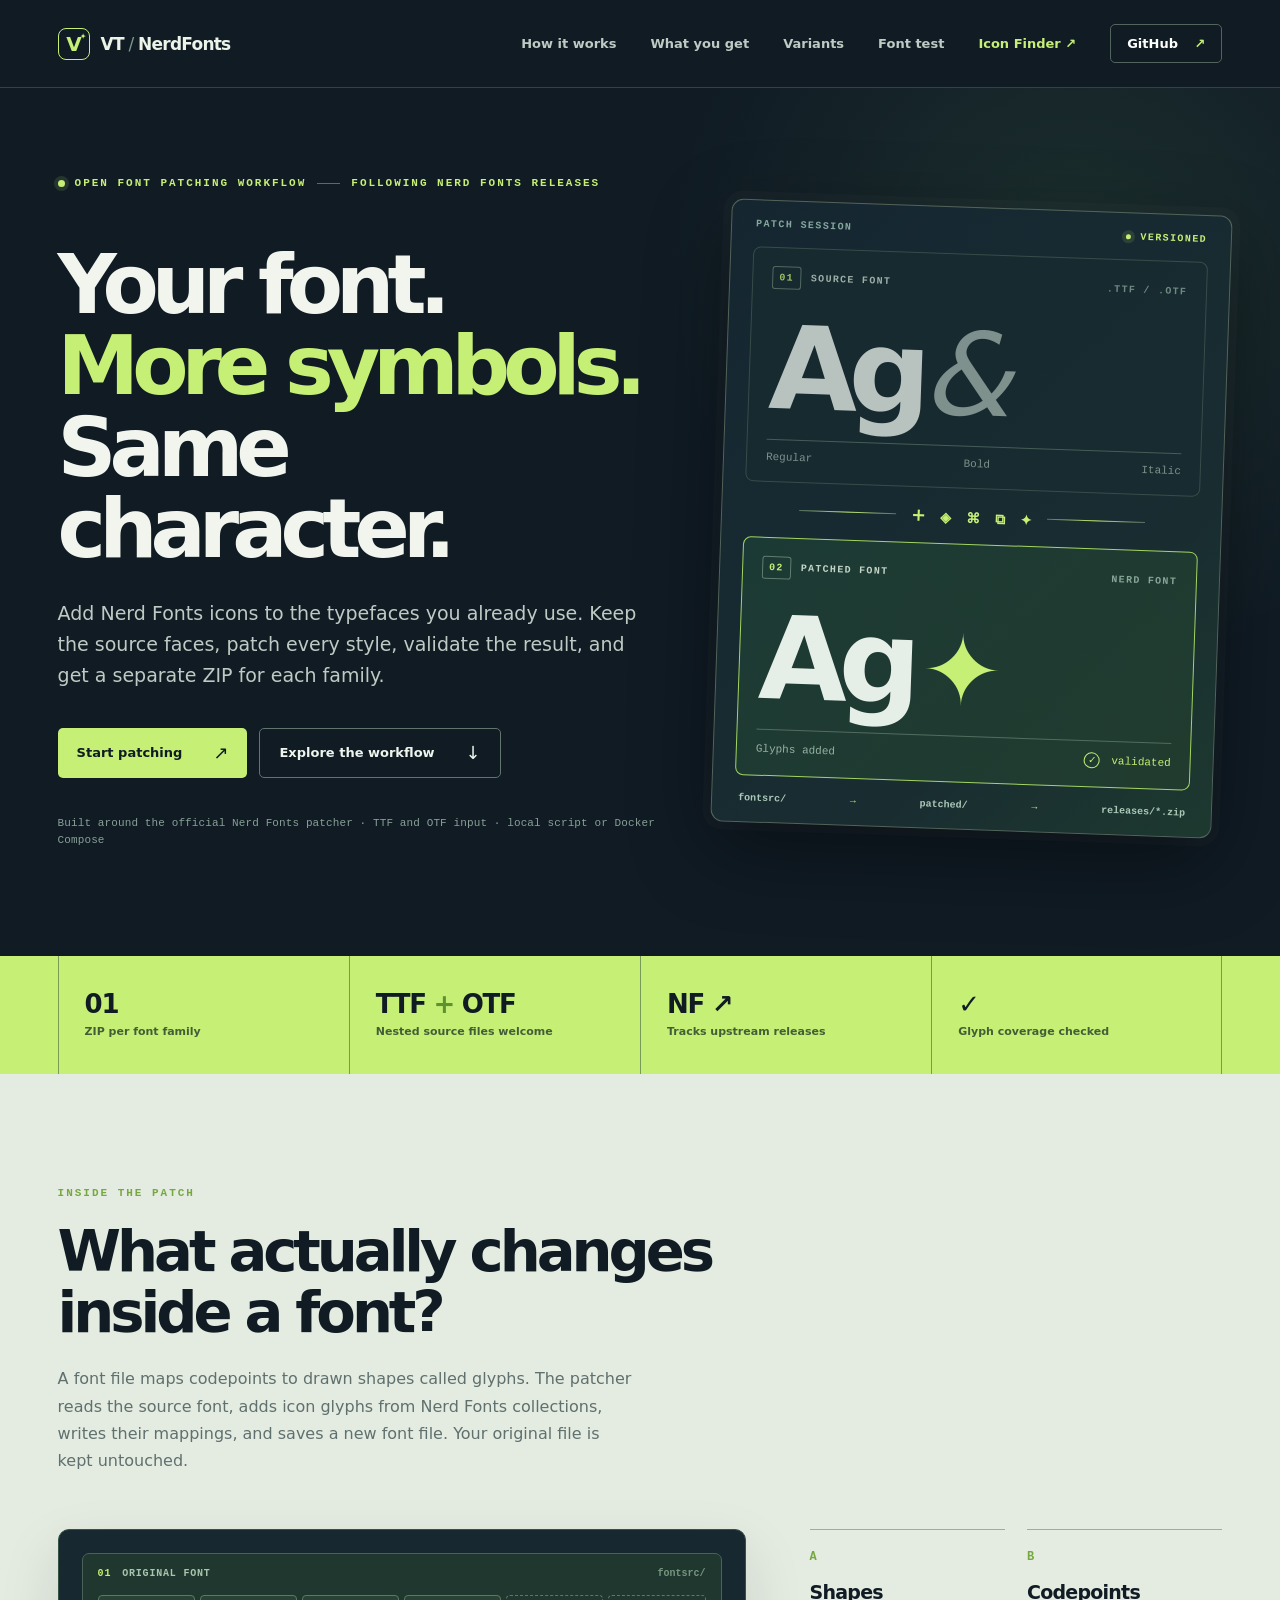
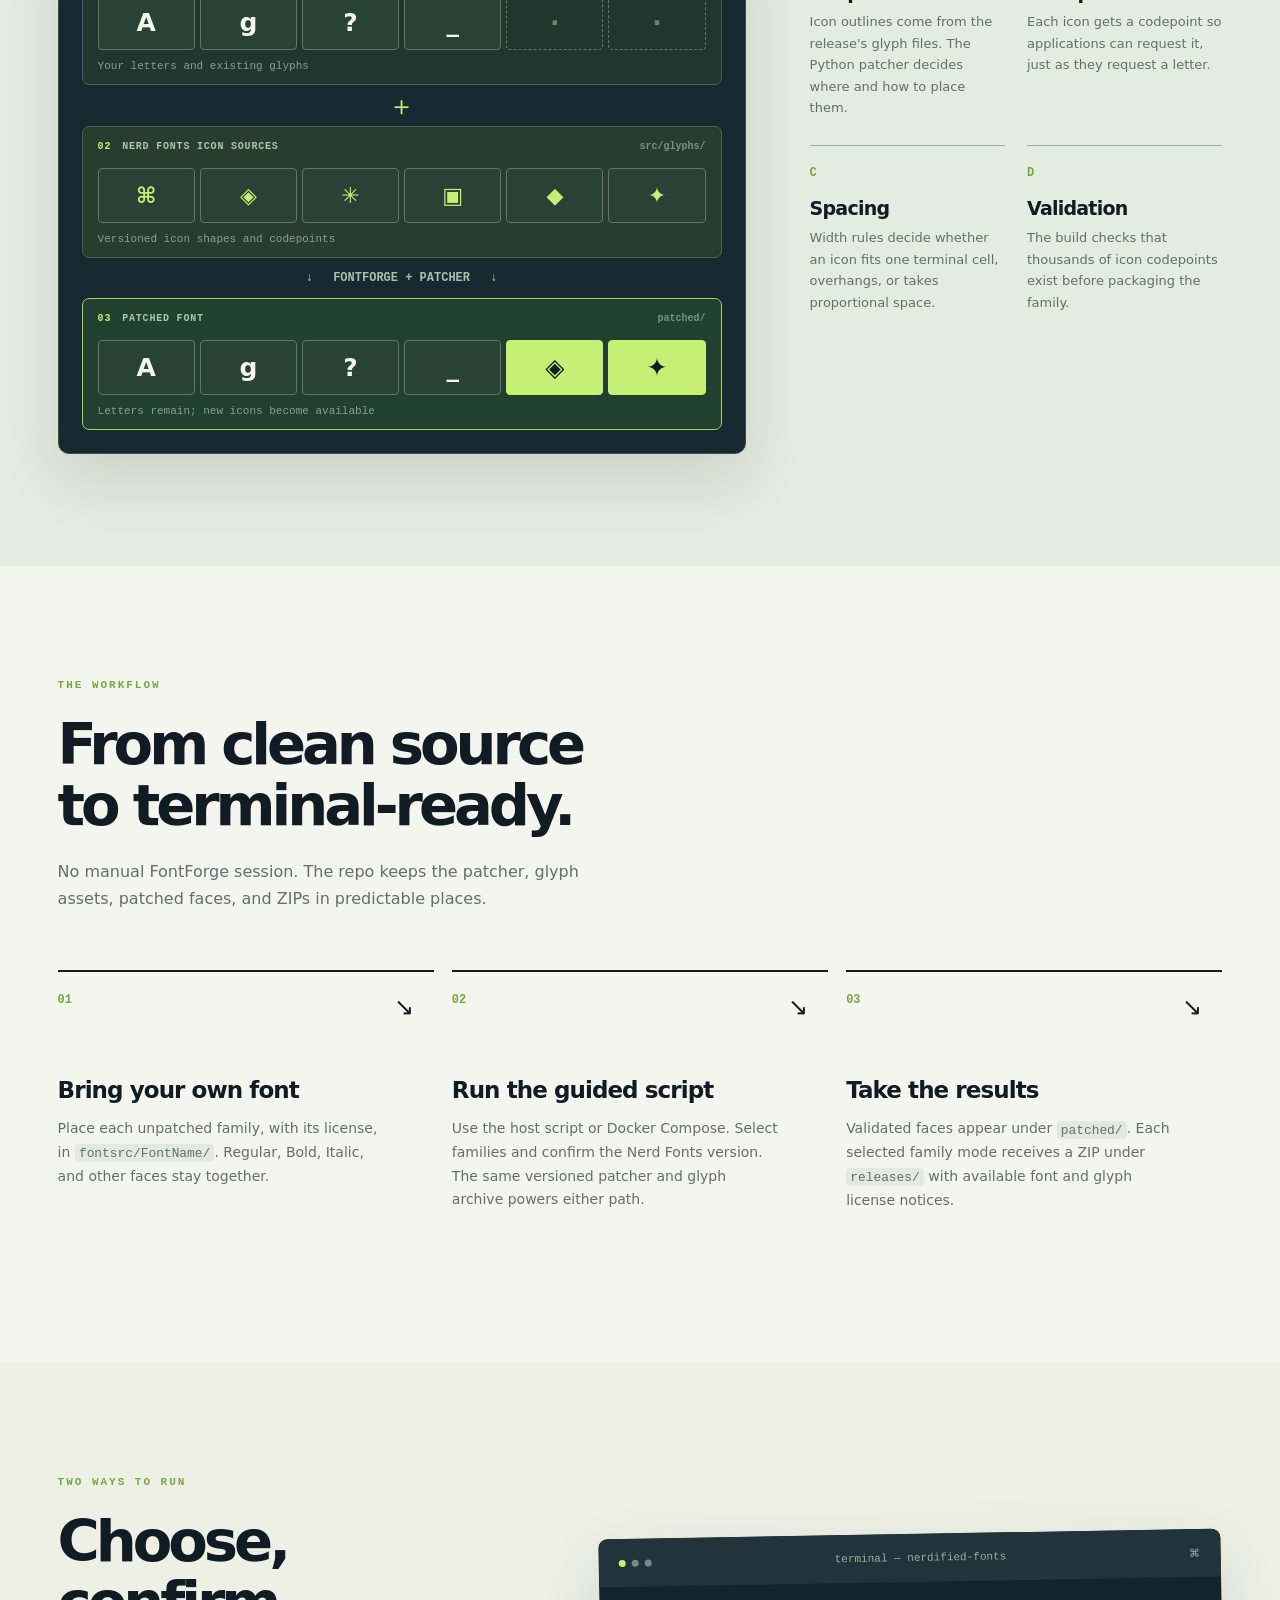
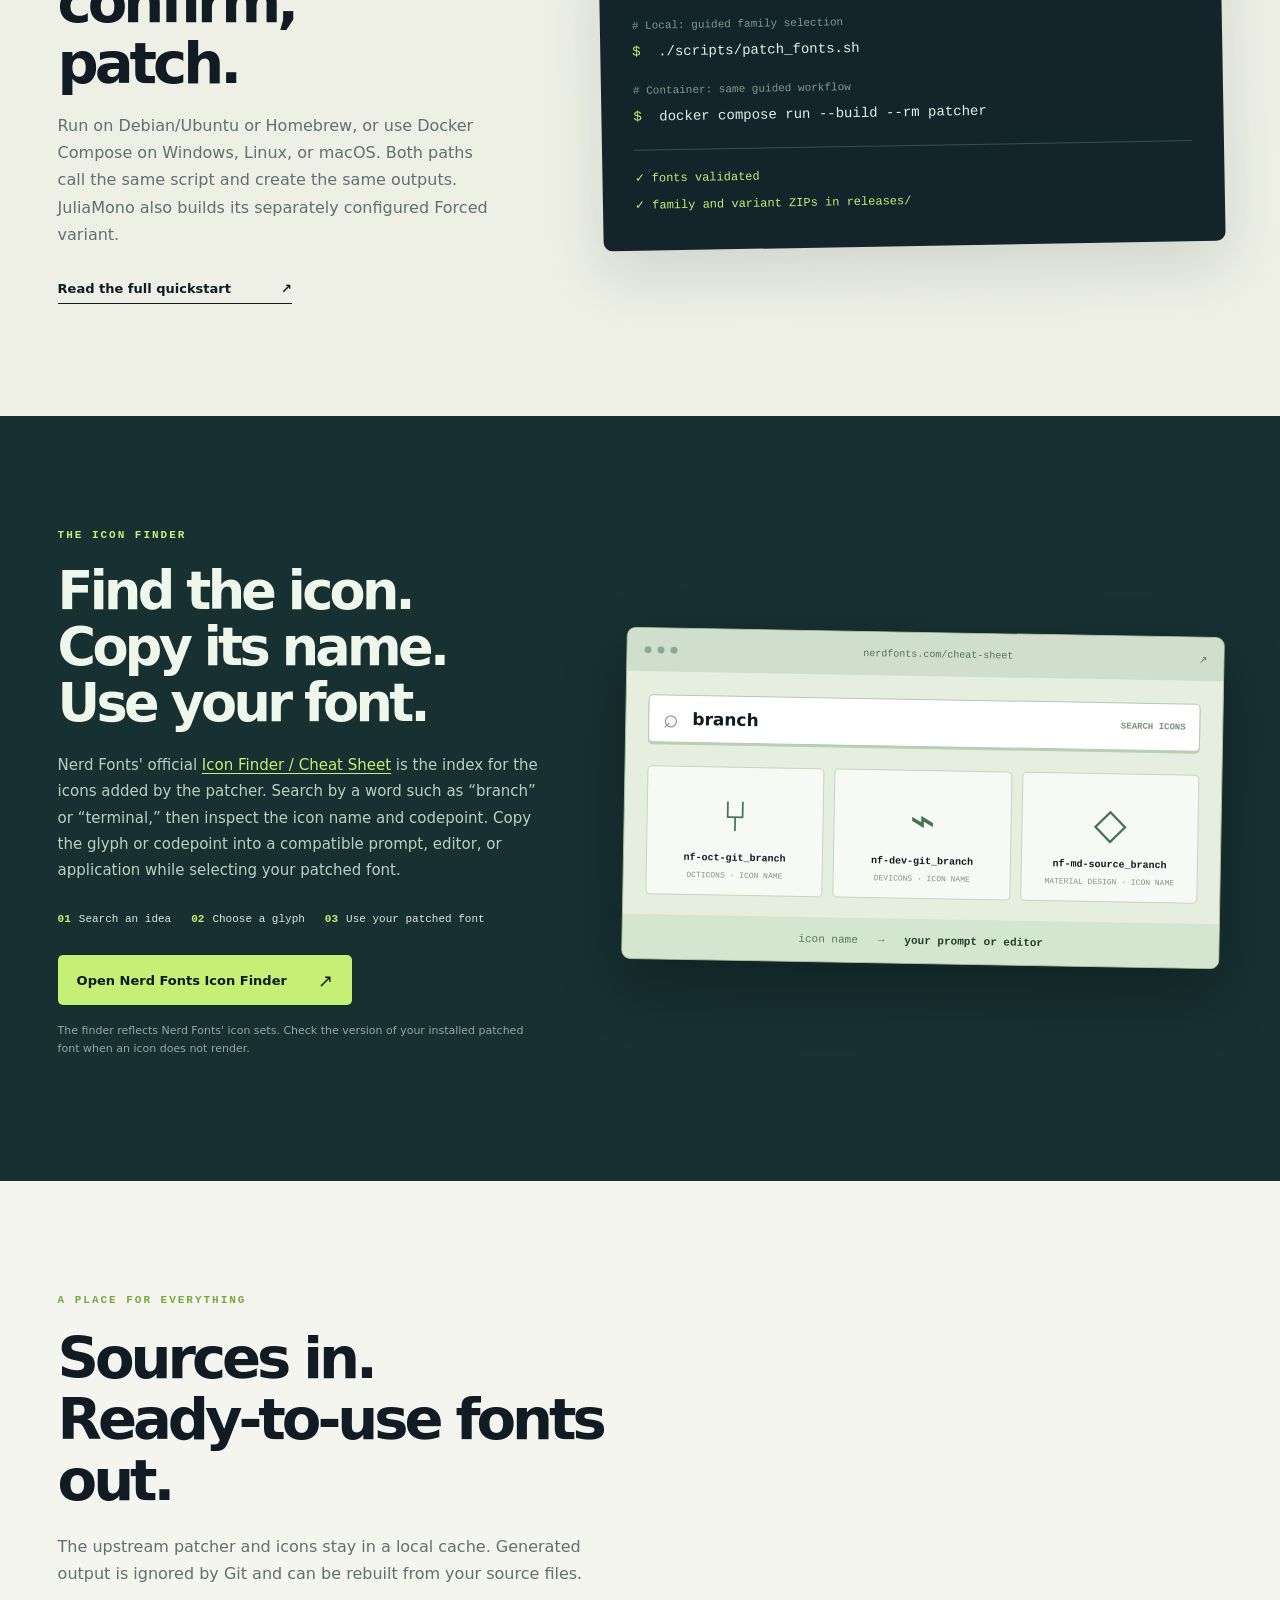
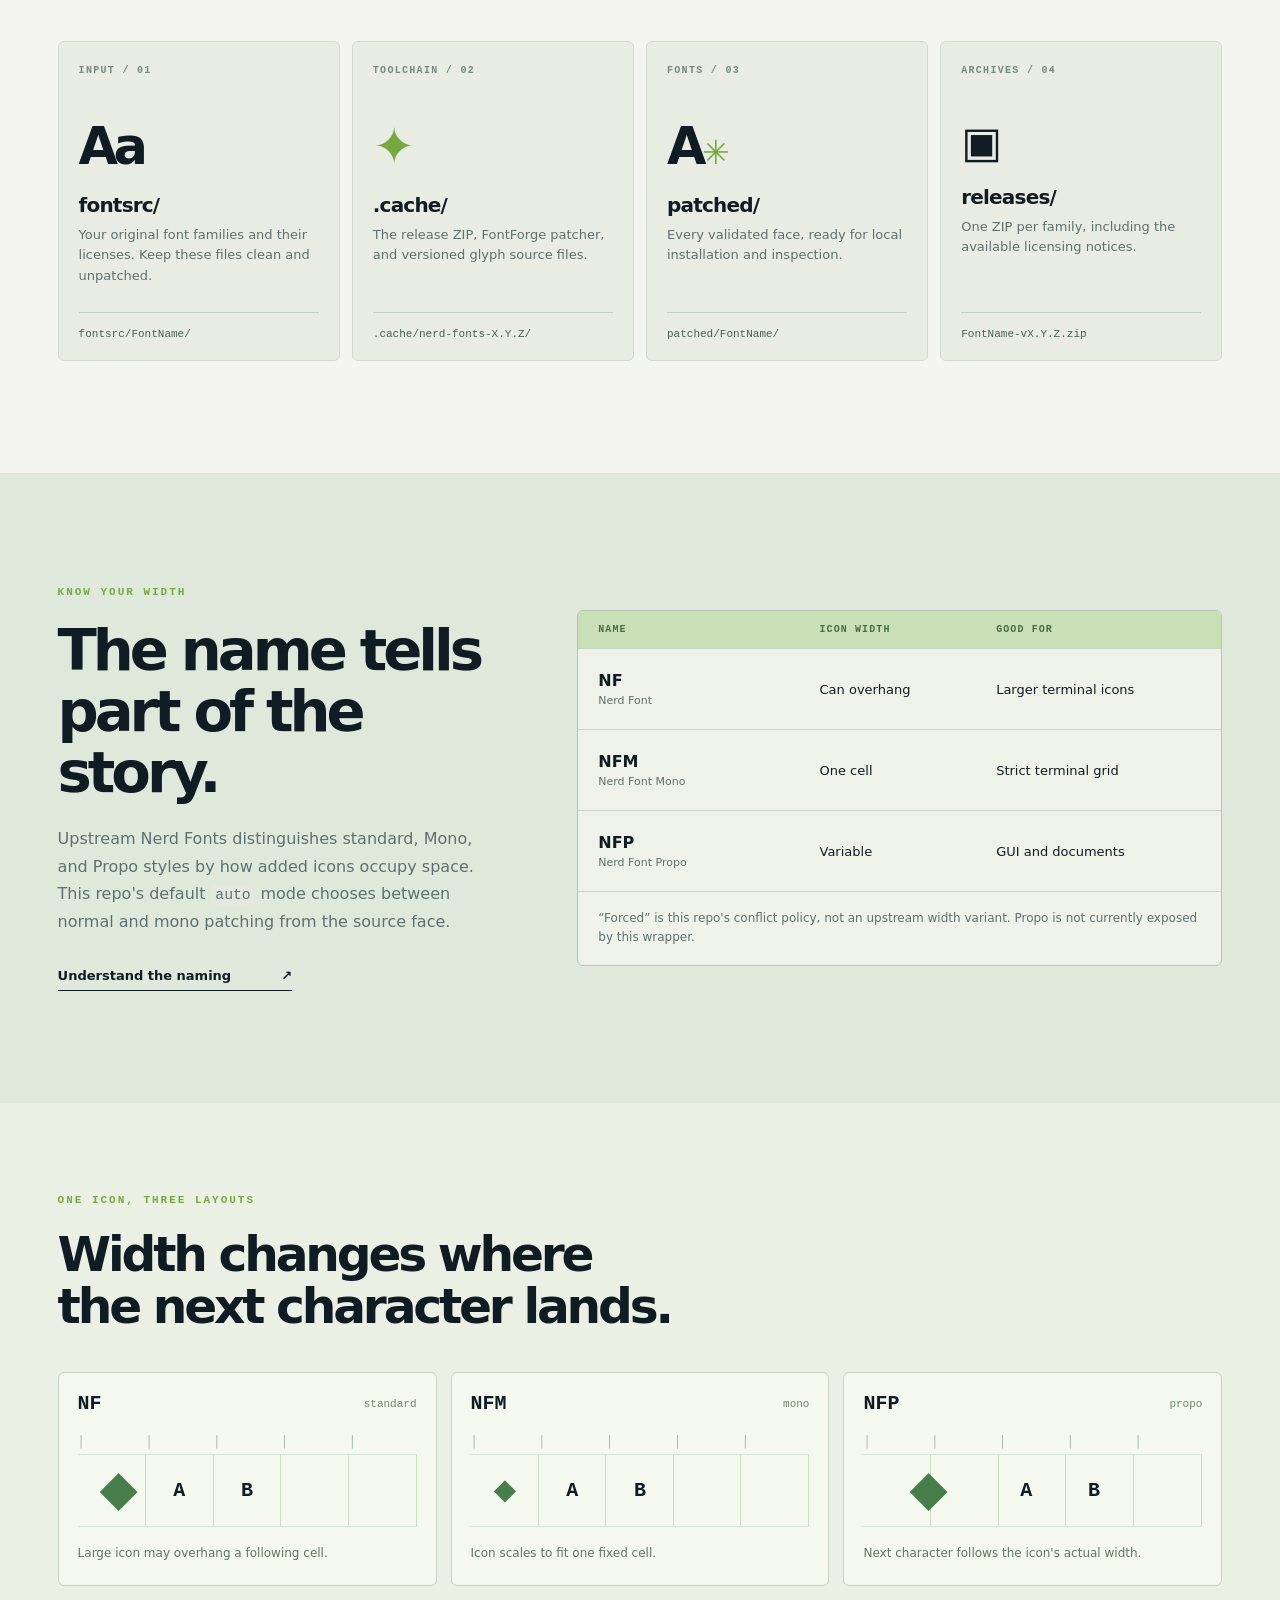
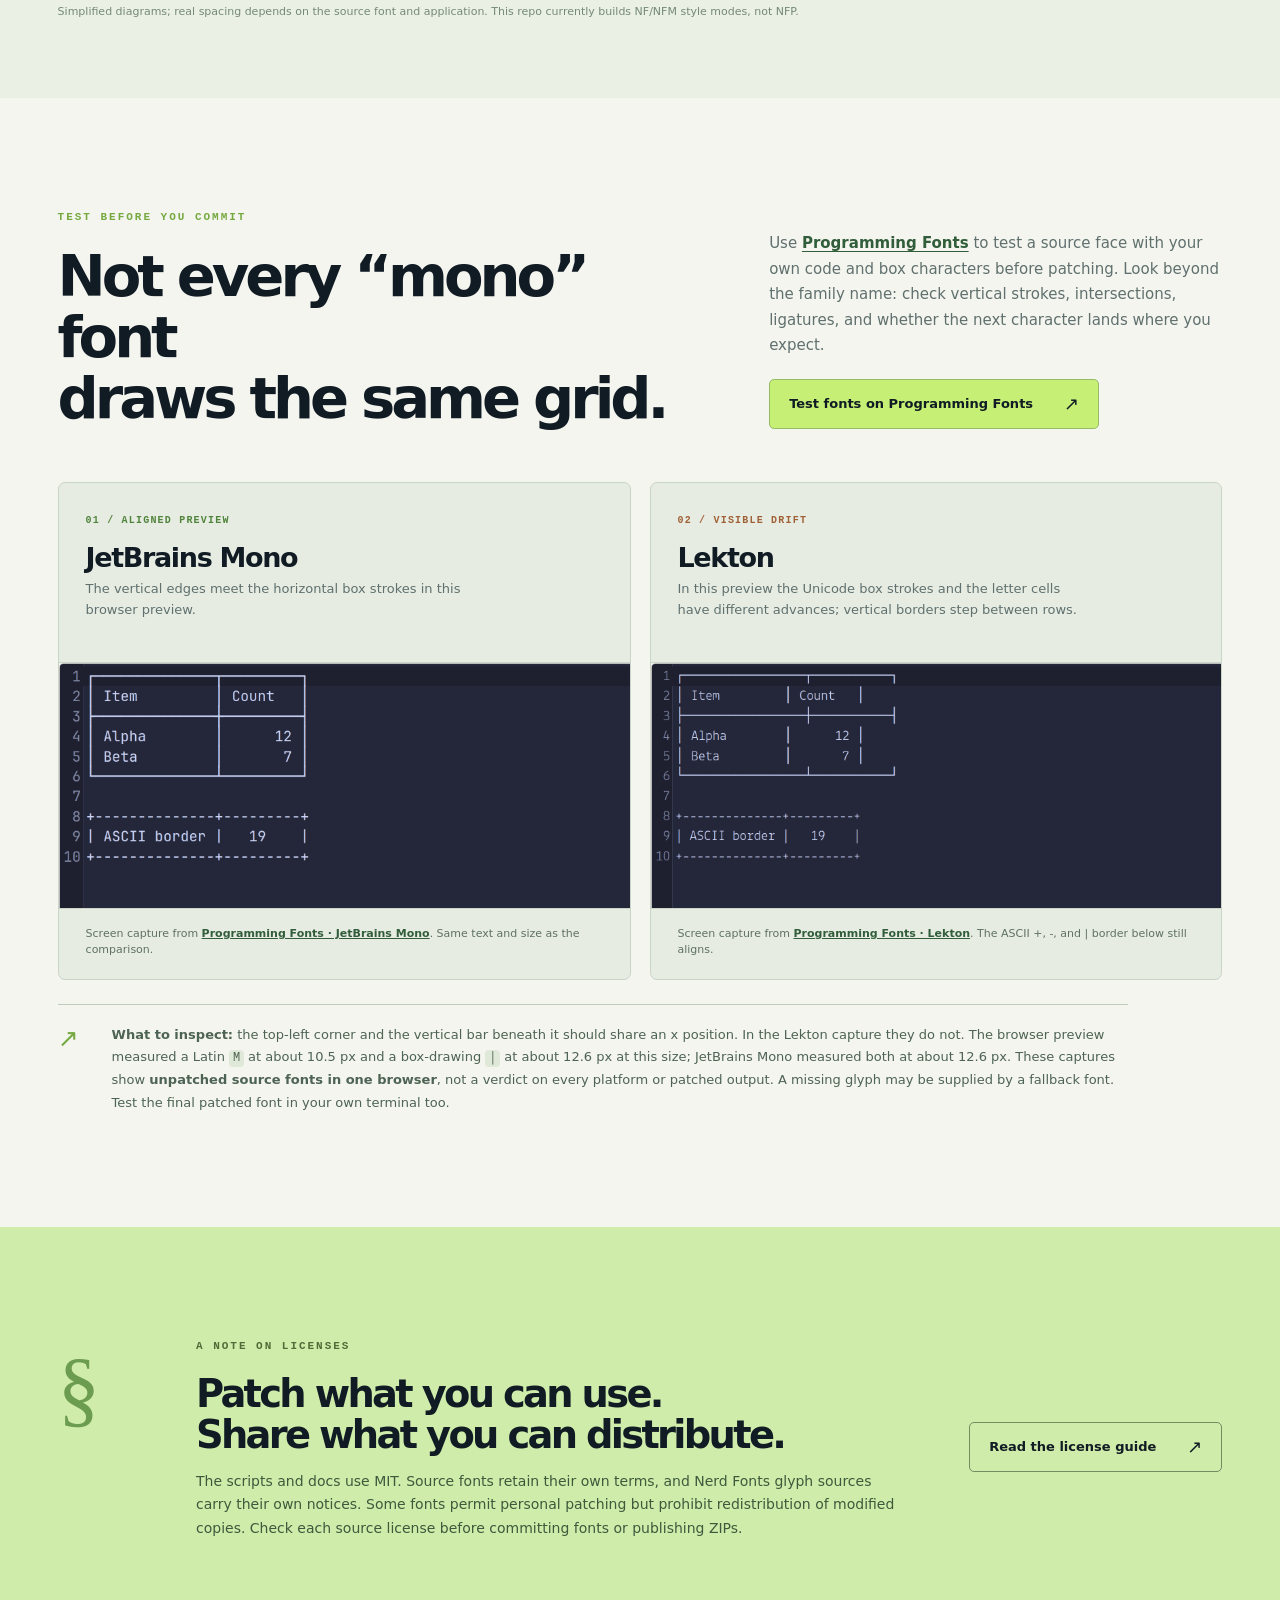
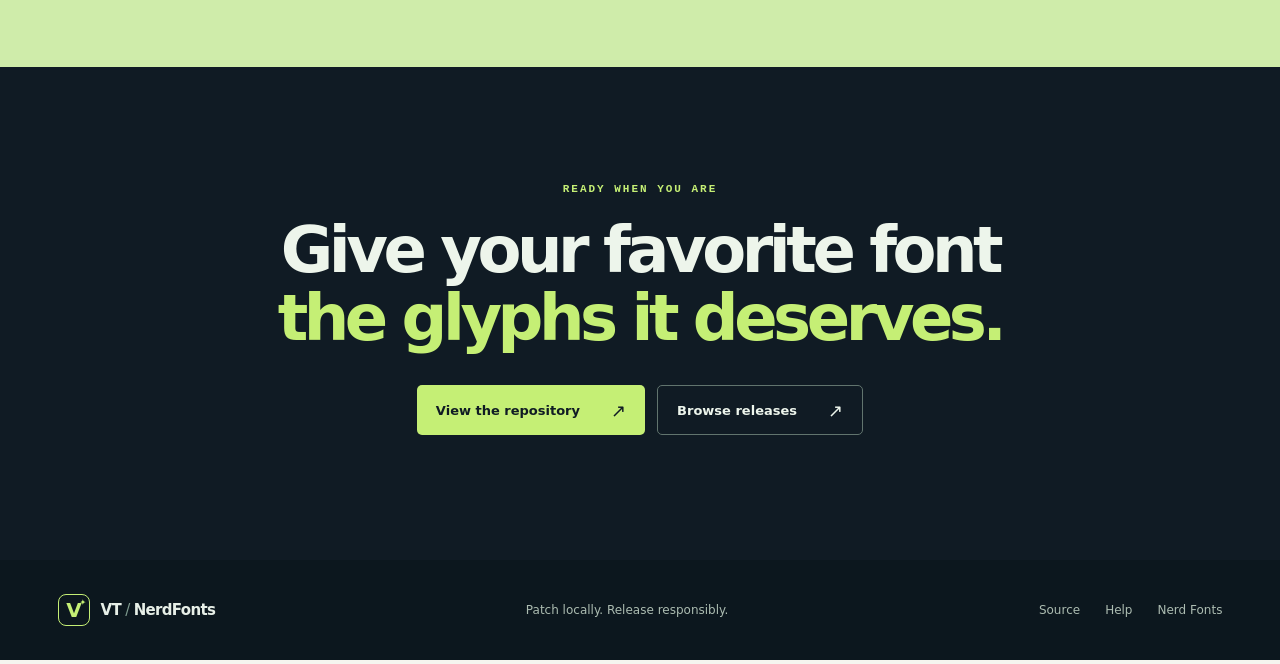
==== commit b2986a65: "Support container builds and restore JuliaMono Forced variant" ====
--- a/site/index.html
+++ b/site/index.html
@@ -24,7 +24,7 @@
           <h1>Your font.<br><em>More symbols.</em><br>Same character.</h1>
           <p class="hero-lead">Add Nerd Fonts icons to the typefaces you already use. Keep the source faces, patch every style, validate the result, and get a separate ZIP for each family.</p>
           <div class="hero-actions"><a class="button button-primary" href="https://github.com/voltaire-toledo/nerdified-fonts#quickstart-patch-fonts-locally">Start patching <span aria-hidden="true">↗</span></a><a class="button button-secondary" href="#how">Explore the workflow <span aria-hidden="true">↓</span></a></div>
-          <p class="micro-note">Built around the official Nerd Fonts patcher · TTF and OTF input · Linux and Homebrew script</p>
+          <p class="micro-note">Built around the official Nerd Fonts patcher · TTF and OTF input · local script or Docker Compose</p>
         </div>
         <div class="hero-visual" aria-label="Diagram showing a source font, icon glyphs, and a patched font">
           <div class="visual-top"><span>PATCH SESSION</span><span class="live-pill"><span></span> VERSIONED</span></div>
@@ -51,9 +51,9 @@
         </div>
       </section>
 
-      <section class="section intro" id="how"><div class="section-heading"><p class="kicker">THE WORKFLOW</p><h2>From clean source<br>to terminal-ready.</h2><p>No manual FontForge session. The repo keeps the patcher, glyph assets, patched faces, and ZIPs in predictable places.</p></div><div class="steps"><article class="step"><div class="step-index">01 <span>↘</span></div><h3>Bring your own font</h3><p>Place each unpatched family, with its license, in <code>fontsrc/FontName/</code>. Regular, Bold, Italic, and other faces stay together.</p></article><article class="step"><div class="step-index">02 <span>↘</span></div><h3>Run the guided script</h3><p>Select families and confirm the Nerd Fonts version. The script downloads the matching patcher archive and chooses a suitable width mode per face.</p></article><article class="step"><div class="step-index">03 <span>↘</span></div><h3>Take the results</h3><p>Validated faces appear under <code>patched/</code>. Each family receives a ZIP under <code>releases/</code> with available font and glyph license notices.</p></article></div></section>
+      <section class="section intro" id="how"><div class="section-heading"><p class="kicker">THE WORKFLOW</p><h2>From clean source<br>to terminal-ready.</h2><p>No manual FontForge session. The repo keeps the patcher, glyph assets, patched faces, and ZIPs in predictable places.</p></div><div class="steps"><article class="step"><div class="step-index">01 <span>↘</span></div><h3>Bring your own font</h3><p>Place each unpatched family, with its license, in <code>fontsrc/FontName/</code>. Regular, Bold, Italic, and other faces stay together.</p></article><article class="step"><div class="step-index">02 <span>↘</span></div><h3>Run the guided script</h3><p>Use the host script or Docker Compose. Select families and confirm the Nerd Fonts version. The same versioned patcher and glyph archive powers either path.</p></article><article class="step"><div class="step-index">03 <span>↘</span></div><h3>Take the results</h3><p>Validated faces appear under <code>patched/</code>. Each selected family mode receives a ZIP under <code>releases/</code> with available font and glyph license notices.</p></article></div></section>
 
-      <section class="command-section section"><div><p class="kicker">ONE ENTRY POINT</p><h2>Choose, confirm,<br>patch.</h2><p>Start interactively, or select all families for an unattended rebuild. Package installation is supported on Debian/Ubuntu and Homebrew systems.</p><a class="text-link" href="https://github.com/voltaire-toledo/nerdified-fonts#quickstart-patch-fonts-locally">Read the full quickstart <span aria-hidden="true">↗</span></a></div><div class="terminal" role="img" aria-label="Terminal commands to patch fonts"><div class="terminal-head"><span class="window-dots"><i></i><i></i><i></i></span><span>bash — nerdified-fonts</span><span>⌘</span></div><div class="terminal-body"><span class="terminal-comment"># Guided: pick families and confirm version</span><pre><span class="prompt">$</span> ./scripts/patch_fonts.sh</pre><span class="terminal-comment"># Automated: rebuild every source family</span><pre><span class="prompt">$</span> ./scripts/patch_fonts.sh --all --yes</pre><div class="terminal-divider"></div><span class="terminal-output">✓ fonts validated</span><span class="terminal-output">✓ family ZIPs created in releases/</span></div></div></section>
+      <section class="command-section section"><div><p class="kicker">TWO WAYS TO RUN</p><h2>Choose, confirm,<br>patch.</h2><p>Run on Debian/Ubuntu or Homebrew, or use Docker Compose on Windows, Linux, or macOS. Both paths call the same script and create the same outputs. JuliaMono also builds its separately configured Forced variant.</p><a class="text-link" href="https://github.com/voltaire-toledo/nerdified-fonts#quickstart-patch-fonts-locally">Read the full quickstart <span aria-hidden="true">↗</span></a></div><div class="terminal" role="img" aria-label="Terminal commands to patch fonts"><div class="terminal-head"><span class="window-dots"><i></i><i></i><i></i></span><span>terminal — nerdified-fonts</span><span>⌘</span></div><div class="terminal-body"><span class="terminal-comment"># Local: guided family selection</span><pre><span class="prompt">$</span> ./scripts/patch_fonts.sh</pre><span class="terminal-comment"># Container: same guided workflow</span><pre><span class="prompt">$</span> docker compose run --build --rm patcher</pre><div class="terminal-divider"></div><span class="terminal-output">✓ fonts validated</span><span class="terminal-output">✓ family and variant ZIPs in releases/</span></div></div></section>
 
       <section class="section icon-finder" id="icon-finder"><div class="finder-copy"><p class="kicker">THE ICON FINDER</p><h2>Find the icon.<br>Copy its name.<br>Use your font.</h2><p>Nerd Fonts' official <a href="https://www.nerdfonts.com/cheat-sheet">Icon Finder / Cheat Sheet</a> is the index for the icons added by the patcher. Search by a word such as “branch” or “terminal,” then inspect the icon name and codepoint. Copy the glyph or codepoint into a compatible prompt, editor, or application while selecting your patched font.</p><div class="finder-steps"><div><span>01</span> Search an idea</div><div><span>02</span> Choose a glyph</div><div><span>03</span> Use your patched font</div></div><a class="button button-primary" href="https://www.nerdfonts.com/cheat-sheet">Open Nerd Fonts Icon Finder <span aria-hidden="true">↗</span></a><p class="finder-caution">The finder reflects Nerd Fonts' icon sets. Check the version of your installed patched font when an icon does not render.</p></div><div class="finder-illustration" role="img" aria-label="Illustration of searching the Nerd Fonts icon finder for branch and viewing matching icon names and codepoints"><div class="fake-browser-bar"><span class="window-dots"><i></i><i></i><i></i></span><span>nerdfonts.com/cheat-sheet</span><span>↗</span></div><div class="fake-search"><span>⌕</span><strong>branch</strong><em>SEARCH ICONS</em></div><div class="fake-results"><div class="fake-result"><div class="fake-symbol">⑂</div><strong>nf-oct-git_branch</strong><span>OCTICONS · ICON NAME</span></div><div class="fake-result"><div class="fake-symbol">⌁</div><strong>nf-dev-git_branch</strong><span>DEVICONS · ICON NAME</span></div><div class="fake-result"><div class="fake-symbol">◇</div><strong>nf-md-source_branch</strong><span>MATERIAL DESIGN · ICON NAME</span></div></div><div class="fake-copy"><span>icon name</span><span>→</span><b>your prompt or editor</b></div></div></section>
 
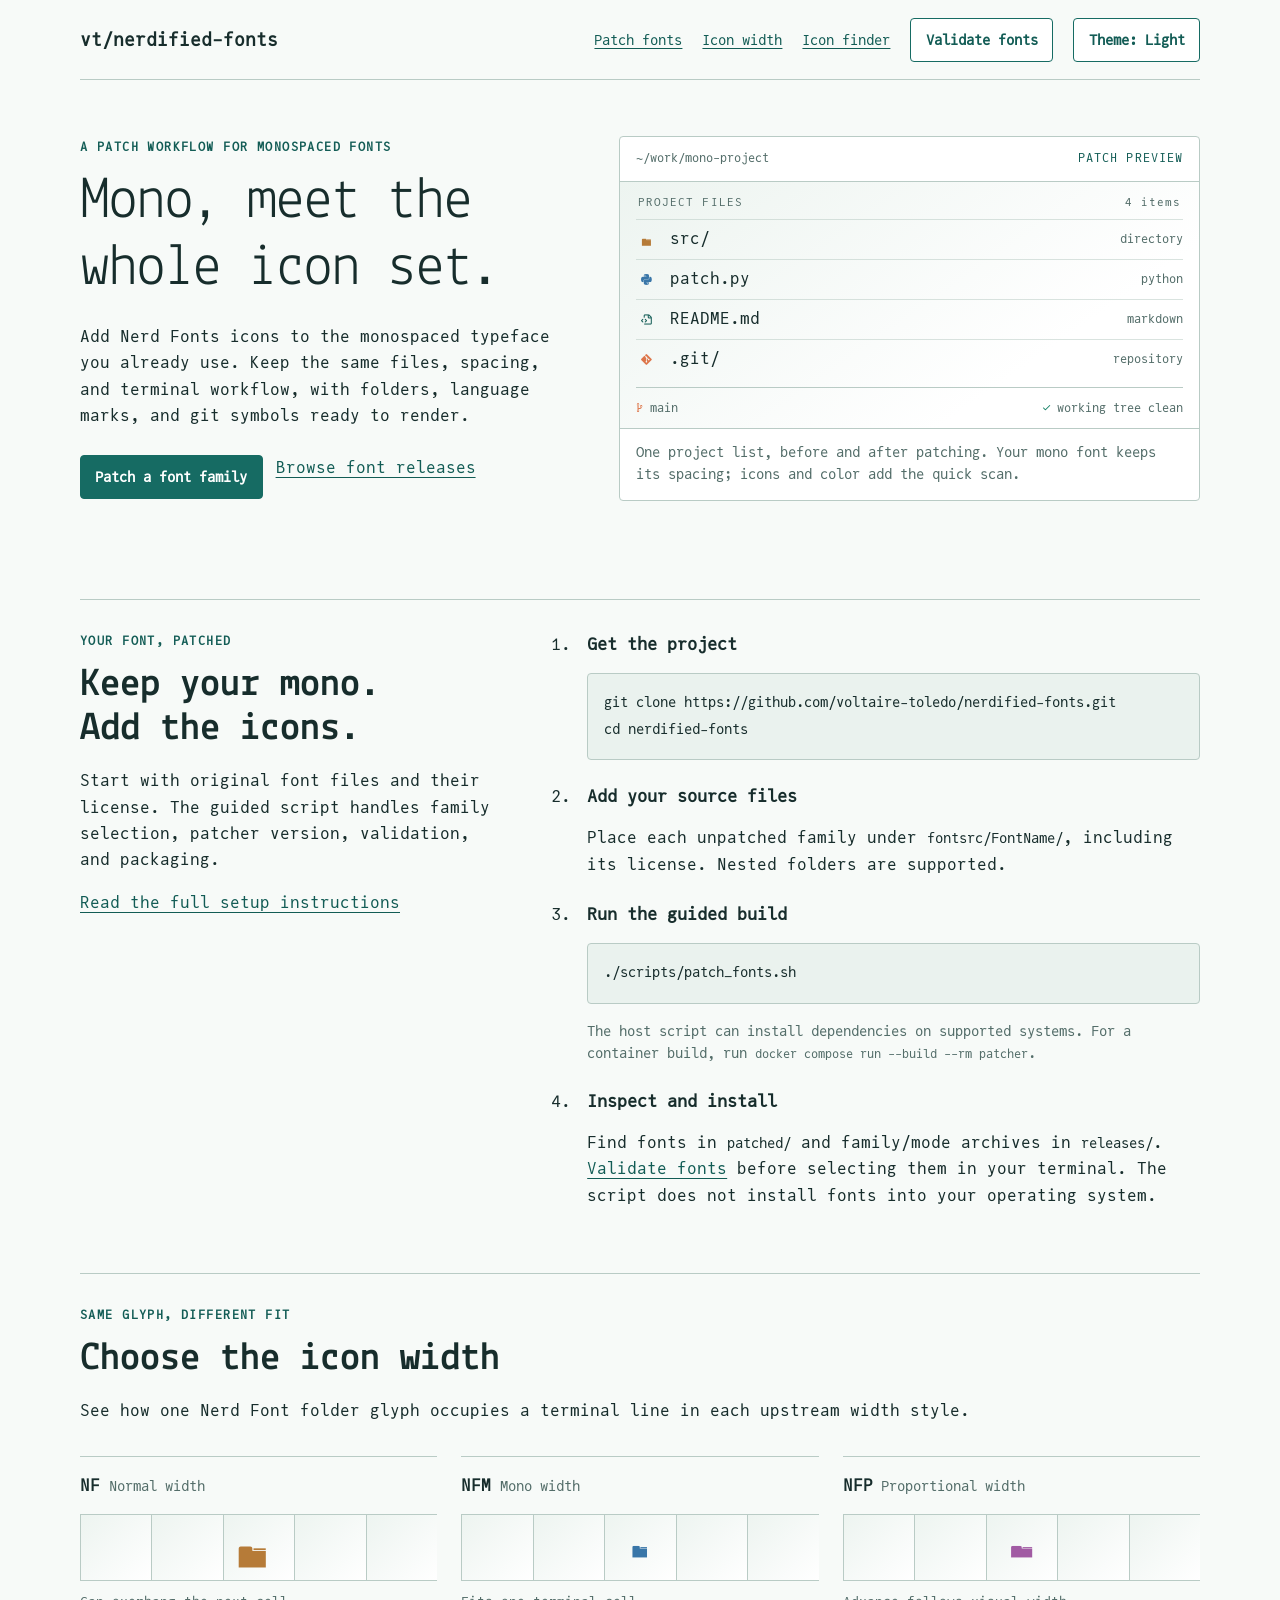
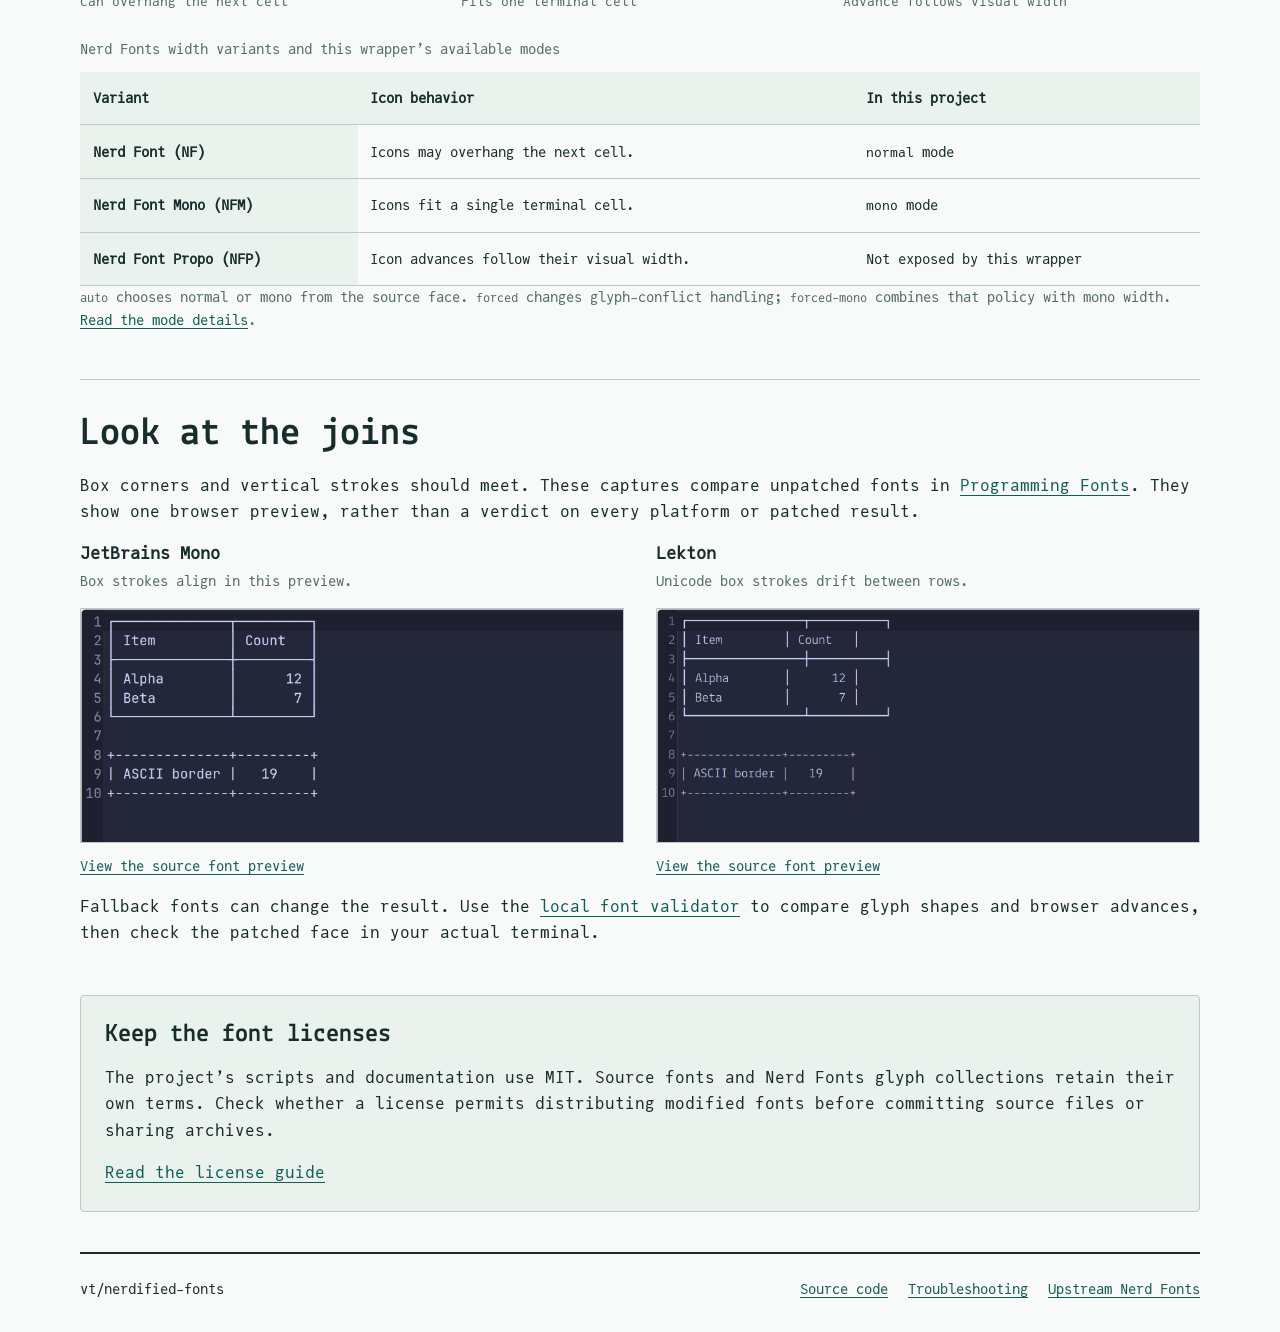
==== commit d0bd1e68: "feat(site): add ANSI gallery, samples, font build scripts, and workflow enhancements" ====
--- a/site/index.html
+++ b/site/index.html
@@ -3,73 +3,128 @@
 <head>
   <meta charset="utf-8">
   <meta name="viewport" content="width=device-width, initial-scale=1">
-  <meta name="theme-color" content="#101b24">
-  <meta name="description" content="Patch your own fonts with versioned Nerd Fonts releases. One guided workflow, one validated ZIP per family.">
-  <title>VT-NerdFonts — Make your font icon-ready</title>
-  <link rel="icon" href="data:image/svg+xml,%3Csvg xmlns='http://www.w3.org/2000/svg' viewBox='0 0 64 64'%3E%3Crect width='64' height='64' rx='16' fill='%23101b24'/%3E%3Cpath d='M17 18h8l7 23 7-23h8L36 49h-8z' fill='%23c5ef75'/%3E%3C/svg%3E">
+  <meta name="description" content="Patch monospaced font families with Nerd Fonts glyphs, compare icon widths, and package the results.">
+  <title>vt/nerdified-fonts — Nerd Fonts for mono type</title>
+  <link rel="preload" href="fonts/vt-nerd-mono-specimen.woff2" as="font" type="font/woff2" crossorigin>
+  <link rel="preload" href="fonts/lekton-bold.woff2" as="font" type="font/woff2" crossorigin>
+  <script src="theme.js"></script>
   <link rel="stylesheet" href="styles.css">
 </head>
 <body>
   <a class="skip" href="#main">Skip to content</a>
-  <div class="page-shell">
-    <header class="site-header">
-      <a class="brand" href="#top" aria-label="VT-NerdFonts home"><span class="brand-mark">V<span class="brand-spark">✦</span></span><span>VT<span class="brand-muted"> / </span>NerdFonts</span></a>
-      <nav aria-label="Main navigation"><a href="#how">How it works</a><a href="#output">What you get</a><a href="#variants">Variants</a><a href="#field-test">Font test</a><a class="nav-finder" href="https://www.nerdfonts.com/cheat-sheet">Icon Finder ↗</a><a class="nav-github" href="https://github.com/voltaire-toledo/nerdified-fonts">GitHub <span aria-hidden="true">↗</span></a></nav>
-    </header>
-
-    <main id="main">
-      <section class="hero" id="top">
-        <div class="hero-copy">
-          <div class="eyebrow"><span class="status-dot"></span> OPEN FONT PATCHING WORKFLOW <span class="eyebrow-line"></span> FOLLOWING NERD FONTS RELEASES</div>
-          <h1>Your font.<br><em>More symbols.</em><br>Same character.</h1>
-          <p class="hero-lead">Add Nerd Fonts icons to the typefaces you already use. Keep the source faces, patch every style, validate the result, and get a separate ZIP for each family.</p>
-          <div class="hero-actions"><a class="button button-primary" href="https://github.com/voltaire-toledo/nerdified-fonts#quickstart-patch-fonts-locally">Start patching <span aria-hidden="true">↗</span></a><a class="button button-secondary" href="#how">Explore the workflow <span aria-hidden="true">↓</span></a></div>
-          <p class="micro-note">Built around the official Nerd Fonts patcher · TTF and OTF input · local script or Docker Compose</p>
+  <header class="site-header">
+    <a class="brand" href="index.html" aria-current="page">vt/nerdified-fonts</a>
+    <nav aria-label="Main navigation">
+      <a href="#patch">Patch fonts</a>
+      <a href="#variants">Icon width</a>
+      <a href="https://www.nerdfonts.com/cheat-sheet">Icon finder</a>
+      <a class="button" href="validation.html">Validate fonts</a>
+      <button type="button" data-theme-toggle>Switch theme</button>
+    </nav>
+  </header>
+  <main id="main">
+    <div class="retro-only retro-banner" aria-label="Retro welcome banner">
+      <img data-retro-image src="images/retro-disk.png" width="64" height="64" alt="Pixel-art floppy disk">
+      <div class="marquee-window"><span class="marquee-text">Welcome to my font homepage!!! Bring your own glyphs. Best viewed with a font you actually like.</span></div>
+    </div>
+    <div class="retro-only motion-control"><button type="button" data-motion-toggle>Pause retro animations</button></div>
+    <section class="intro" aria-labelledby="intro-title">
+      <div class="intro-copy">
+        <p class="eyebrow">A PATCH WORKFLOW FOR MONOSPACED FONTS</p>
+        <h1 id="intro-title">Mono, meet the whole icon set.</h1>
+        <p>Add Nerd Fonts icons to the monospaced typeface you already use. Keep the same files, spacing, and terminal workflow, with folders, language marks, and git symbols ready to render.</p>
+        <div class="intro-actions">
+          <a class="button button-primary" href="#patch">Patch a font family</a>
+          <a href="https://github.com/voltaire-toledo/nerdified-fonts/releases">Browse font releases</a>
         </div>
-        <div class="hero-visual" aria-label="Diagram showing a source font, icon glyphs, and a patched font">
-          <div class="visual-top"><span>PATCH SESSION</span><span class="live-pill"><span></span> VERSIONED</span></div>
-          <div class="font-card source-card"><div class="card-heading"><span class="file-chip">01</span><span>SOURCE FONT</span><span class="card-ext">.TTF / .OTF</span></div><div class="font-sample">Ag<span class="light-glyph">&amp;</span></div><div class="card-footer"><span>Regular</span><span>Bold</span><span>Italic</span></div></div>
-          <div class="transform"><span class="transform-line"></span><span class="transform-badge">＋ <span class="glyph-cluster">◈ ⌘ ⧉ ✦</span></span><span class="transform-line"></span></div>
-          <div class="font-card result-card"><div class="card-heading"><span class="file-chip">02</span><span>PATCHED FONT</span><span class="card-ext">NERD FONT</span></div><div class="font-sample">Ag<span class="result-glyph">✦</span></div><div class="card-footer"><span>Glyphs added</span><span class="complete"><span aria-hidden="true">✓</span> validated</span></div></div>
-          <div class="visual-bottom"><span>fontsrc/</span><span>→</span><span>patched/</span><span>→</span><span>releases/*.zip</span></div>
+      </div>
+      <figure class="intro-demo" aria-labelledby="demo-caption">
+        <div class="demo-window-bar"><span>~/work/mono-project</span><span class="demo-state-label">PATCH PREVIEW</span></div>
+        <div class="demo-stage" aria-hidden="true">
+          <div class="demo-state demo-state-plain">
+            <div class="demo-terminal-title"><span>PROJECT FILES</span><span>4 items</span></div>
+            <div class="demo-row"><span class="demo-icon"></span><span>src/</span><span class="demo-meta">directory</span></div>
+            <div class="demo-row"><span class="demo-icon"></span><span>patch.py</span><span class="demo-meta">python</span></div>
+            <div class="demo-row"><span class="demo-icon"></span><span>README.md</span><span class="demo-meta">markdown</span></div>
+            <div class="demo-row"><span class="demo-icon"></span><span>.git/</span><span class="demo-meta">repository</span></div>
+            <div class="demo-status"><span>main</span><span>working tree clean</span></div>
+          </div>
+          <div class="demo-state demo-state-patched">
+            <div class="demo-terminal-title"><span>PROJECT FILES</span><span>4 items</span></div>
+            <div class="demo-row"><span class="demo-icon nf-folder">&#xe613;</span><span>src/</span><span class="demo-meta">directory</span></div>
+            <div class="demo-row"><span class="demo-icon nf-python">&#xe73c;</span><span>patch.py</span><span class="demo-meta">python</span></div>
+            <div class="demo-row"><span class="demo-icon nf-file">&#xf40d;</span><span>README.md</span><span class="demo-meta">markdown</span></div>
+            <div class="demo-row"><span class="demo-icon nf-git">&#xe702;</span><span>.git/</span><span class="demo-meta">repository</span></div>
+            <div class="demo-status"><span><span class="demo-branch" aria-hidden="true">&#xf418;</span> main</span><span><span class="demo-check" aria-hidden="true">&#xf42e;</span> working tree clean</span></div>
+          </div>
         </div>
-      </section>
-
-      <section class="metric-band" aria-label="Project highlights"><div><strong>01</strong><span>ZIP per font family</span></div><div><strong>TTF <i>+</i> OTF</strong><span>Nested source files welcome</span></div><div><strong>NF ↗</strong><span>Tracks upstream releases</span></div><div><strong>✓</strong><span>Glyph coverage checked</span></div></section>
-
-      <section class="section patch-anatomy" aria-labelledby="anatomy-title">
-        <div class="section-heading"><p class="kicker">INSIDE THE PATCH</p><h2 id="anatomy-title">What actually changes<br>inside a font?</h2><p>A font file maps codepoints to drawn shapes called glyphs. The patcher reads the source font, adds icon glyphs from Nerd Fonts collections, writes their mappings, and saves a new font file. Your original file is kept untouched.</p></div>
-        <div class="anatomy-grid">
-          <div class="anatomy-art" role="img" aria-label="Illustration: letters in an original font plus icons from versioned Nerd Fonts glyph files become a patched font with both letters and icons">
-            <div class="art-lane"><div class="art-label"><b>01</b> ORIGINAL FONT <span>fontsrc/</span></div><div class="glyph-cells"><span>A</span><span>g</span><span>?</span><span>_</span><span class="empty-cell">·</span><span class="empty-cell">·</span></div><div class="art-caption">Your letters and existing glyphs</div></div>
-            <div class="art-plus" aria-hidden="true">＋</div>
-            <div class="art-lane icons-lane"><div class="art-label"><b>02</b> NERD FONTS ICON SOURCES <span>src/glyphs/</span></div><div class="glyph-cells"><span>⌘</span><span>◈</span><span>✳</span><span>▣</span><span>◆</span><span>✦</span></div><div class="art-caption">Versioned icon shapes and codepoints</div></div>
-            <div class="art-arrow" aria-hidden="true">↓ <span>FONTFORGE + PATCHER</span> ↓</div>
-            <div class="art-lane result-lane"><div class="art-label"><b>03</b> PATCHED FONT <span>patched/</span></div><div class="glyph-cells"><span>A</span><span>g</span><span>?</span><span>_</span><span class="new-cell">◈</span><span class="new-cell">✦</span></div><div class="art-caption">Letters remain; new icons become available</div></div>
-          </div>
-          <div class="anatomy-notes"><div><span class="note-num">A</span><h3>Shapes</h3><p>Icon outlines come from the release's glyph files. The Python patcher decides where and how to place them.</p></div><div><span class="note-num">B</span><h3>Codepoints</h3><p>Each icon gets a codepoint so applications can request it, just as they request a letter.</p></div><div><span class="note-num">C</span><h3>Spacing</h3><p>Width rules decide whether an icon fits one terminal cell, overhangs, or takes proportional space.</p></div><div><span class="note-num">D</span><h3>Validation</h3><p>The build checks that thousands of icon codepoints exist before packaging the family.</p></div></div>
-        </div>
-      </section>
-
-      <section class="section intro" id="how"><div class="section-heading"><p class="kicker">THE WORKFLOW</p><h2>From clean source<br>to terminal-ready.</h2><p>No manual FontForge session. The repo keeps the patcher, glyph assets, patched faces, and ZIPs in predictable places.</p></div><div class="steps"><article class="step"><div class="step-index">01 <span>↘</span></div><h3>Bring your own font</h3><p>Place each unpatched family, with its license, in <code>fontsrc/FontName/</code>. Regular, Bold, Italic, and other faces stay together.</p></article><article class="step"><div class="step-index">02 <span>↘</span></div><h3>Run the guided script</h3><p>Use the host script or Docker Compose. Select families and confirm the Nerd Fonts version. The same versioned patcher and glyph archive powers either path.</p></article><article class="step"><div class="step-index">03 <span>↘</span></div><h3>Take the results</h3><p>Validated faces appear under <code>patched/</code>. Each selected family mode receives a ZIP under <code>releases/</code> with available font and glyph license notices.</p></article></div></section>
-
-      <section class="command-section section"><div><p class="kicker">TWO WAYS TO RUN</p><h2>Choose, confirm,<br>patch.</h2><p>Run on Debian/Ubuntu or Homebrew, or use Docker Compose on Windows, Linux, or macOS. Both paths call the same script and create the same outputs. JuliaMono also builds its separately configured Forced variant.</p><a class="text-link" href="https://github.com/voltaire-toledo/nerdified-fonts#quickstart-patch-fonts-locally">Read the full quickstart <span aria-hidden="true">↗</span></a></div><div class="terminal" role="img" aria-label="Terminal commands to patch fonts"><div class="terminal-head"><span class="window-dots"><i></i><i></i><i></i></span><span>terminal — nerdified-fonts</span><span>⌘</span></div><div class="terminal-body"><span class="terminal-comment"># Local: guided family selection</span><pre><span class="prompt">$</span> ./scripts/patch_fonts.sh</pre><span class="terminal-comment"># Container: same guided workflow</span><pre><span class="prompt">$</span> docker compose run --build --rm patcher</pre><div class="terminal-divider"></div><span class="terminal-output">✓ fonts validated</span><span class="terminal-output">✓ family and variant ZIPs in releases/</span></div></div></section>
-
-      <section class="section icon-finder" id="icon-finder"><div class="finder-copy"><p class="kicker">THE ICON FINDER</p><h2>Find the icon.<br>Copy its name.<br>Use your font.</h2><p>Nerd Fonts' official <a href="https://www.nerdfonts.com/cheat-sheet">Icon Finder / Cheat Sheet</a> is the index for the icons added by the patcher. Search by a word such as “branch” or “terminal,” then inspect the icon name and codepoint. Copy the glyph or codepoint into a compatible prompt, editor, or application while selecting your patched font.</p><div class="finder-steps"><div><span>01</span> Search an idea</div><div><span>02</span> Choose a glyph</div><div><span>03</span> Use your patched font</div></div><a class="button button-primary" href="https://www.nerdfonts.com/cheat-sheet">Open Nerd Fonts Icon Finder <span aria-hidden="true">↗</span></a><p class="finder-caution">The finder reflects Nerd Fonts' icon sets. Check the version of your installed patched font when an icon does not render.</p></div><div class="finder-illustration" role="img" aria-label="Illustration of searching the Nerd Fonts icon finder for branch and viewing matching icon names and codepoints"><div class="fake-browser-bar"><span class="window-dots"><i></i><i></i><i></i></span><span>nerdfonts.com/cheat-sheet</span><span>↗</span></div><div class="fake-search"><span>⌕</span><strong>branch</strong><em>SEARCH ICONS</em></div><div class="fake-results"><div class="fake-result"><div class="fake-symbol">⑂</div><strong>nf-oct-git_branch</strong><span>OCTICONS · ICON NAME</span></div><div class="fake-result"><div class="fake-symbol">⌁</div><strong>nf-dev-git_branch</strong><span>DEVICONS · ICON NAME</span></div><div class="fake-result"><div class="fake-symbol">◇</div><strong>nf-md-source_branch</strong><span>MATERIAL DESIGN · ICON NAME</span></div></div><div class="fake-copy"><span>icon name</span><span>→</span><b>your prompt or editor</b></div></div></section>
-
-      <section class="section output-section" id="output"><div class="section-heading"><p class="kicker">A PLACE FOR EVERYTHING</p><h2>Sources in.<br>Ready-to-use fonts out.</h2><p>The upstream patcher and icons stay in a local cache. Generated output is ignored by Git and can be rebuilt from your source files.</p></div><div class="file-grid"><article class="file-tile"><span class="tile-no">INPUT / 01</span><div class="tile-icon">Aa</div><h3>fontsrc/</h3><p>Your original font families and their licenses. Keep these files clean and unpatched.</p><span class="tile-path">fontsrc/FontName/</span></article><article class="file-tile"><span class="tile-no">TOOLCHAIN / 02</span><div class="tile-icon icon-glyph">✦</div><h3>.cache/</h3><p>The release ZIP, FontForge patcher, and versioned glyph source files.</p><span class="tile-path">.cache/nerd-fonts-X.Y.Z/</span></article><article class="file-tile"><span class="tile-no">FONTS / 03</span><div class="tile-icon">A<span class="mint">✳</span></div><h3>patched/</h3><p>Every validated face, ready for local installation and inspection.</p><span class="tile-path">patched/FontName/</span></article><article class="file-tile"><span class="tile-no">ARCHIVES / 04</span><div class="tile-icon icon-zip">▣</div><h3>releases/</h3><p>One ZIP per family, including the available licensing notices.</p><span class="tile-path">FontName-vX.Y.Z.zip</span></article></div></section>
-
-      <section class="section variant-section" id="variants"><div class="variant-copy"><p class="kicker">KNOW YOUR WIDTH</p><h2>The name tells<br>part of the story.</h2><p>Upstream Nerd Fonts distinguishes standard, Mono, and Propo styles by how added icons occupy space. This repo's default <code>auto</code> mode chooses between normal and mono patching from the source face.</p><a class="text-link" href="https://github.com/voltaire-toledo/nerdified-fonts#types-of-nerd-fonts">Understand the naming <span aria-hidden="true">↗</span></a></div><div class="variant-table" role="table" aria-label="Nerd Fonts naming variants"><div class="variant-row variant-header" role="row"><span>NAME</span><span>ICON WIDTH</span><span>GOOD FOR</span></div><div class="variant-row" role="row"><strong>NF <small>Nerd Font</small></strong><span>Can overhang</span><span>Larger terminal icons</span></div><div class="variant-row" role="row"><strong>NFM <small>Nerd Font Mono</small></strong><span>One cell</span><span>Strict terminal grid</span></div><div class="variant-row" role="row"><strong>NFP <small>Nerd Font Propo</small></strong><span>Variable</span><span>GUI and documents</span></div><div class="variant-foot">“Forced” is this repo's conflict policy, not an upstream width variant. Propo is not currently exposed by this wrapper.</div></div></section>
-
-      <section class="width-illustration" aria-label="Illustration of Nerd Font icon widths"><div class="width-lead"><p class="kicker">ONE ICON, THREE LAYOUTS</p><h2>Width changes where<br>the next character lands.</h2></div><div class="width-cards"><div class="width-card"><div class="width-title"><b>NF</b><span>standard</span></div><div class="cell-ruler"><span>│</span><span>│</span><span>│</span><span>│</span><span>│</span></div><div class="width-sample nf"><span>◆</span><i>A</i><i>B</i></div><p>Large icon may overhang a following cell.</p></div><div class="width-card"><div class="width-title"><b>NFM</b><span>mono</span></div><div class="cell-ruler"><span>│</span><span>│</span><span>│</span><span>│</span><span>│</span></div><div class="width-sample nfm"><span>◆</span><i>A</i><i>B</i></div><p>Icon scales to fit one fixed cell.</p></div><div class="width-card"><div class="width-title"><b>NFP</b><span>propo</span></div><div class="cell-ruler"><span>│</span><span>│</span><span>│</span><span>│</span><span>│</span></div><div class="width-sample nfp"><span>◆</span><i>A</i><i>B</i></div><p>Next character follows the icon's actual width.</p></div></div><p class="width-disclaimer">Simplified diagrams; real spacing depends on the source font and application. This repo currently builds NF/NFM style modes, not NFP.</p></section>
-
-      <section class="section field-test" id="field-test"><div class="field-intro"><div><p class="kicker">TEST BEFORE YOU COMMIT</p><h2>Not every “mono” font<br>draws the same grid.</h2></div><div><p>Use <a href="https://www.programmingfonts.org/">Programming Fonts</a> to test a source face with your own code and box characters before patching. Look beyond the family name: check vertical strokes, intersections, ligatures, and whether the next character lands where you expect.</p><a class="button button-primary" href="https://www.programmingfonts.org/">Test fonts on Programming Fonts <span aria-hidden="true">↗</span></a></div></div><div class="capture-grid"><figure class="capture-card"><div class="capture-head"><span class="capture-status good">01 / ALIGNED PREVIEW</span><h3>JetBrains Mono</h3><p>The vertical edges meet the horizontal box strokes in this browser preview.</p></div><img src="images/jetbrains-mono-box-test.png" width="1680" height="720" loading="lazy" alt="Screenshot from Programming Fonts: JetBrains Mono draws a Unicode box table with aligned corners and vertical columns, followed by an aligned ASCII border."><figcaption>Screen capture from <a href="https://www.programmingfonts.org/#jetbrainsmono">Programming Fonts · JetBrains Mono</a>. Same text and size as the comparison.</figcaption></figure><figure class="capture-card"><div class="capture-head"><span class="capture-status caution">02 / VISIBLE DRIFT</span><h3>Lekton</h3><p>In this preview the Unicode box strokes and the letter cells have different advances; vertical borders step between rows.</p></div><img src="images/lekton-box-test.png" width="1680" height="720" loading="lazy" alt="Screenshot from Programming Fonts: Lekton preview shows Unicode box corners and vertical bars at different horizontal positions across rows; the simple ASCII border below remains aligned."><figcaption>Screen capture from <a href="https://www.programmingfonts.org/#lekton">Programming Fonts · Lekton</a>. The ASCII +, -, and | border below still aligns.</figcaption></figure></div><div class="field-explain"><span class="field-marker">↗</span><p><strong>What to inspect:</strong> the top-left corner and the vertical bar beneath it should share an x position. In the Lekton capture they do not. The browser preview measured a Latin <code>M</code> at about 10.5 px and a box-drawing <code>│</code> at about 12.6 px at this size; JetBrains Mono measured both at about 12.6 px. These captures show <strong>unpatched source fonts in one browser</strong>, not a verdict on every platform or patched output. A missing glyph may be supplied by a fallback font. Test the final patched font in your own terminal too.</p></div></section>
-
-      <section class="section note-section"><div class="note-ornament" aria-hidden="true">§</div><div><p class="kicker">A NOTE ON LICENSES</p><h2>Patch what you can use.<br>Share what you can distribute.</h2><p>The scripts and docs use MIT. Source fonts retain their own terms, and Nerd Fonts glyph sources carry their own notices. Some fonts permit personal patching but prohibit redistribution of modified copies. Check each source license before committing fonts or publishing ZIPs.</p></div><a class="button button-secondary light" href="https://github.com/voltaire-toledo/nerdified-fonts#license">Read the license guide <span aria-hidden="true">↗</span></a></section>
-
-      <section class="closing"><p class="kicker">READY WHEN YOU ARE</p><h2>Give your favorite font<br><em>the glyphs it deserves.</em></h2><div class="closing-actions"><a class="button button-primary" href="https://github.com/voltaire-toledo/nerdified-fonts">View the repository <span aria-hidden="true">↗</span></a><a class="button button-secondary" href="https://github.com/voltaire-toledo/nerdified-fonts/releases">Browse releases <span aria-hidden="true">↗</span></a></div></section>
-    </main>
-    <footer><a class="brand footer-brand" href="#top"><span class="brand-mark">V<span class="brand-spark">✦</span></span><span>VT<span class="brand-muted"> / </span>NerdFonts</span></a><span>Patch locally. Release responsibly.</span><div><a href="https://github.com/voltaire-toledo/nerdified-fonts">Source</a><a href="https://github.com/voltaire-toledo/nerdified-fonts#troubleshooting">Help</a><a href="https://github.com/ryanoasis/nerd-fonts">Nerd Fonts</a></div></footer>
-  </div>
+        <figcaption id="demo-caption">One project list, before and after patching. Your mono font keeps its spacing; icons and color add the quick scan.</figcaption>
+      </figure>
+    </section>
+    <section class="section-rule setup" id="patch" aria-labelledby="patch-title">
+      <div>
+        <p class="eyebrow">YOUR FONT, PATCHED</p>
+        <h2 id="patch-title">Keep your mono. Add the icons.</h2>
+        <p>Start with original font files and their license. The guided script handles family selection, patcher version, validation, and packaging.</p>
+        <p><a href="https://github.com/voltaire-toledo/nerdified-fonts#quickstart-patch-fonts-locally">Read the full setup instructions</a></p>
+      </div>
+      <ol class="steps">
+        <li><h3>Get the project</h3><pre><code>git clone https://github.com/voltaire-toledo/nerdified-fonts.git
+cd nerdified-fonts</code></pre></li>
+        <li><h3>Add your source files</h3><p>Place each unpatched family under <code>fontsrc/FontName/</code>, including its license. Nested folders are supported.</p></li>
+        <li><h3>Run the guided build</h3><pre><code>./scripts/patch_fonts.sh</code></pre><p class="small">The host script can install dependencies on supported systems. For a container build, run <code>docker compose run --build --rm patcher</code>.</p></li>
+        <li><h3>Inspect and install</h3><p>Find fonts in <code>patched/</code> and family/mode archives in <code>releases/</code>. <a href="validation.html">Validate fonts</a> before selecting them in your terminal. The script does not install fonts into your operating system.</p></li>
+      </ol>
+    </section>
+    <section class="section-rule" id="variants" aria-labelledby="width-title">
+      <p class="eyebrow">SAME GLYPH, DIFFERENT FIT</p>
+      <h2 id="width-title">Choose the icon width</h2>
+      <p>See how one Nerd Font folder glyph occupies a terminal line in each upstream width style.</p>
+      <div class="width-specimens" role="group" aria-label="Width examples using the same folder glyph">
+        <figure class="width-example">
+          <figcaption><strong>NF</strong><span>Normal width</span></figcaption>
+          <div class="width-ruler" aria-hidden="true"><span class="width-cell"></span><span class="width-cell"></span><span class="width-cell"></span><span class="width-cell"></span><span class="width-cell"></span><span class="width-glyph width-glyph-wide">&#xe613;</span></div>
+          <p>Can overhang the next cell</p>
+        </figure>
+        <figure class="width-example">
+          <figcaption><strong>NFM</strong><span>Mono width</span></figcaption>
+          <div class="width-ruler" aria-hidden="true"><span class="width-cell"></span><span class="width-cell"></span><span class="width-cell"></span><span class="width-cell"></span><span class="width-cell"></span><span class="width-glyph width-glyph-cell">&#xe613;</span></div>
+          <p>Fits one terminal cell</p>
+        </figure>
+        <figure class="width-example">
+          <figcaption><strong>NFP</strong><span>Proportional width</span></figcaption>
+          <div class="width-ruler width-ruler-propo" aria-hidden="true"><span class="width-cell"></span><span class="width-cell"></span><span class="width-cell"></span><span class="width-cell"></span><span class="width-cell"></span><span class="width-glyph width-glyph-propo">&#xe613;</span></div>
+          <p>Advance follows visual width</p>
+        </figure>
+      </div>
+      <div class="table-scroll" tabindex="0" role="region" aria-label="Font width variants">
+        <table>
+          <caption>Nerd Fonts width variants and this wrapper’s available modes</caption>
+          <thead><tr><th scope="col">Variant</th><th scope="col">Icon behavior</th><th scope="col">In this project</th></tr></thead>
+          <tbody>
+            <tr><th scope="row">Nerd Font (NF)</th><td>Icons may overhang the next cell.</td><td><code>normal</code> mode</td></tr>
+            <tr><th scope="row">Nerd Font Mono (NFM)</th><td>Icons fit a single terminal cell.</td><td><code>mono</code> mode</td></tr>
+            <tr><th scope="row">Nerd Font Propo (NFP)</th><td>Icon advances follow their visual width.</td><td>Not exposed by this wrapper</td></tr>
+          </tbody>
+        </table>
+      </div>
+      <p class="small"><code>auto</code> chooses normal or mono from the source face. <code>forced</code> changes glyph-conflict handling; <code>forced-mono</code> combines that policy with mono width. <a href="https://github.com/voltaire-toledo/nerdified-fonts#types-of-nerd-fonts">Read the mode details</a>.</p>
+    </section>
+    <section class="section-rule" id="field-test" aria-labelledby="test-title">
+      <h2 id="test-title">Look at the joins</h2>
+      <p>Box corners and vertical strokes should meet. These captures compare unpatched fonts in <a href="https://www.programmingfonts.org/">Programming Fonts</a>. They show one browser preview, rather than a verdict on every platform or patched result.</p>
+      <div class="test-comparison">
+        <figure><h3>JetBrains Mono</h3><p class="small">Box strokes align in this preview.</p><img src="images/jetbrains-mono-box-test.png" width="1680" height="720" loading="lazy" alt="JetBrains Mono preview with aligned Unicode box corners and vertical columns."><figcaption><a href="https://www.programmingfonts.org/#jetbrainsmono">View the source font preview</a></figcaption></figure>
+        <figure><h3>Lekton</h3><p class="small">Unicode box strokes drift between rows.</p><img src="images/lekton-box-test.png" width="1680" height="720" loading="lazy" alt="Lekton preview with Unicode box borders stepping between rows while the ASCII border aligns."><figcaption><a href="https://www.programmingfonts.org/#lekton">View the source font preview</a></figcaption></figure>
+      </div>
+      <p>Fallback fonts can change the result. Use the <a href="validation.html">local font validator</a> to compare glyph shapes and browser advances, then check the patched face in your actual terminal.</p>
+    </section>
+    <section class="note" aria-labelledby="license-title">
+      <h2 id="license-title">Keep the font licenses</h2>
+      <p>The project’s scripts and documentation use MIT. Source fonts and Nerd Fonts glyph collections retain their own terms. Check whether a license permits distributing modified fonts before committing source files or sharing archives.</p>
+      <a href="https://github.com/voltaire-toledo/nerdified-fonts#license">Read the license guide</a>
+    </section>
+  </main>
+  <footer class="site-footer"><span>vt/nerdified-fonts</span><div><a href="https://github.com/voltaire-toledo/nerdified-fonts">Source code</a><a href="https://github.com/voltaire-toledo/nerdified-fonts#troubleshooting">Troubleshooting</a><a href="https://github.com/ryanoasis/nerd-fonts">Upstream Nerd Fonts</a></div></footer>
 </body>
 </html>
--- a/site/styles.css
+++ b/site/styles.css
@@ -1,4 +1,218 @@
-:root{--ink:#101b24;--ink-soft:#243540;--paper:#f5f5ef;--cream:#eef0e6;--line:#cfd5cc;--mint:#c5ef75;--mint-deep:#75a940;--muted:#5f706e;--white:#fff;--sans:Inter,ui-sans-serif,system-ui,-apple-system,BlinkMacSystemFont,"Segoe UI",sans-serif;--mono:ui-monospace,SFMono-Regular,Menlo,Consolas,monospace}*{box-sizing:border-box}html{scroll-behavior:smooth}body{margin:0;background:var(--paper);color:var(--ink);font-family:var(--sans);-webkit-font-smoothing:antialiased}a{color:inherit}button,a{touch-action:manipulation}code,pre{font-family:var(--mono)}code{font-size:.92em;background:#e3e9df;padding:.12em .32em;border-radius:4px}.page-shell{overflow:hidden}.skip{position:absolute;left:-9999px;top:12px;background:var(--mint);padding:10px;z-index:99}.skip:focus{left:12px}.site-header{height:88px;display:flex;align-items:center;justify-content:space-between;padding:0 max(4.5vw,24px);background:var(--ink);color:#ecf3e9;border-bottom:1px solid #314249}.brand{display:inline-flex;align-items:center;gap:11px;text-decoration:none;font-size:17px;font-weight:800;letter-spacing:-.045em;white-space:nowrap}.brand-mark{width:32px;height:32px;border:1px solid var(--mint);border-radius:8px;display:inline-flex;align-items:center;justify-content:center;color:var(--mint);font-size:20px;position:relative;line-height:1}.brand-spark{position:absolute;font-size:8px;right:3px;top:4px}.brand-muted{color:#7e9a8e;font-weight:400}.site-header nav{display:flex;align-items:center;gap:34px;font-size:13px;font-weight:600}.site-header nav a{text-decoration:none;color:#becbc4;transition:color .2s}.site-header nav a:hover{color:var(--mint)}.site-header nav .nav-github{padding:11px 16px;border:1px solid #52645e;color:var(--white);border-radius:5px}.site-header nav .nav-github span{margin-left:12px;color:var(--mint)}.hero{min-height:690px;display:grid;grid-template-columns:minmax(0,1.1fr) minmax(360px,.9fr);background:var(--ink);color:#f1f5ee;padding:88px max(4.5vw,24px) 95px;gap:4vw;position:relative}.hero:before{content:"";position:absolute;inset:0;pointer-events:none;background:radial-gradient(circle at 84% 20%,#28433880,transparent 32%),linear-gradient(90deg,transparent 0 96%,#ffffff05 96% 96.15%,transparent 96.15%);background-size:auto,56px 56px}.hero-copy,.hero-visual{position:relative;z-index:1}.eyebrow,.kicker{font:700 11px/1.4 var(--mono);letter-spacing:.18em}.eyebrow{display:flex;align-items:center;gap:10px;color:var(--mint);white-space:nowrap}.status-dot,.live-pill span{width:7px;height:7px;background:var(--mint);border-radius:50%;box-shadow:0 0 0 4px #c5ef751f}.eyebrow-line{height:1px;width:23px;background:#53705b;margin:0 1px}.hero h1{font-size:clamp(59px,6.4vw,110px);line-height:.99;letter-spacing:-.085em;margin:53px 0 29px;max-width:900px;font-weight:780}.hero h1 em,.closing h2 em{font-style:normal;color:var(--mint)}.hero-lead{font-size:19px;line-height:1.65;color:#becbc4;max-width:600px;margin:0 0 36px}.hero-actions,.closing-actions{display:flex;gap:12px;flex-wrap:wrap}.button{min-height:50px;padding:0 19px;border-radius:5px;display:inline-flex;align-items:center;justify-content:space-between;gap:31px;font-size:13px;font-weight:800;text-decoration:none;transition:transform .18s,background .18s,border-color .18s}.button:hover{transform:translateY(-3px)}.button-primary{background:var(--mint);color:var(--ink)}.button-primary:hover{background:#d5f69b}.button-secondary{border:1px solid #61746e;color:#edf5ec}.button-secondary:hover{border-color:var(--mint)}.button span{font-size:18px;font-weight:400}.micro-note{margin-top:37px;color:#88a097;font:11px/1.6 var(--mono);letter-spacing:.01em}.hero-visual{align-self:center;width:min(100%,550px);justify-self:end;border:1px solid #52645a;border-radius:12px;padding:16px 22px 15px;background:linear-gradient(135deg,#152631,#192d31 70%,#1d392f);box-shadow:0 25px 80px #0006,0 0 0 8px #ffffff05;transform:rotate(2deg)}.visual-top,.visual-bottom,.card-heading,.card-footer{display:flex;align-items:center;justify-content:space-between}.visual-top,.visual-bottom{font:700 10px var(--mono);letter-spacing:.14em;color:#85a79d}.visual-top{padding:2px 2px 17px}.live-pill{display:flex;gap:10px;align-items:center;color:var(--mint)}.live-pill span{width:5px;height:5px}.font-card{border:1px solid #415750;border-radius:8px;padding:18px 19px;background:#172b30}.source-card{opacity:.78}.result-card{border-color:#a2d664;background:linear-gradient(135deg,#1c3a35,#213b2e)}.card-heading{gap:10px;color:#c4d5c7;font:700 10px var(--mono);letter-spacing:.13em}.file-chip{border:1px solid #627c6f;border-radius:3px;padding:5px 6px;color:var(--mint)}.card-ext{margin-left:auto;color:#89a69a}.font-sample{font-size:clamp(75px,9vw,134px);line-height:1.18;font-weight:600;letter-spacing:-.08em;padding:12px 0 2px;color:#e6eee8}.light-glyph{font-weight:300;font-style:italic;color:#9caea7}.result-glyph{color:var(--mint);font-size:.84em;margin-left:.1em}.card-footer{border-top:1px solid #526c60;padding-top:11px;color:#98b1a4;font:11px var(--mono);gap:8px}.complete{color:var(--mint)}.complete span{border:1px solid var(--mint);border-radius:50%;width:16px;height:16px;display:inline-flex;align-items:center;justify-content:center;font-size:10px;margin-right:5px}.transform{display:flex;align-items:center;gap:12px;padding:14px 12%;color:var(--mint)}.transform-line{height:1px;flex:1;background:linear-gradient(90deg,#557167,var(--mint),#557167)}.transform-badge{font:700 20px var(--mono);white-space:nowrap}.glyph-cluster{font-size:14px;letter-spacing:.23em}.visual-bottom{padding:17px 4px 3px;letter-spacing:0;color:#acc9b9}.visual-bottom span:nth-child(even){color:var(--mint)}.metric-band{min-height:118px;display:grid;grid-template-columns:repeat(4,1fr);background:var(--mint);padding:0 max(4.5vw,24px);color:var(--ink)}.metric-band>div{display:flex;flex-direction:column;justify-content:center;border-left:1px solid #789c56;padding:0 26px}.metric-band>div:last-child{border-right:1px solid #789c56}.metric-band strong{font-size:26px;letter-spacing:-.05em;line-height:1}.metric-band strong i{font-style:normal;color:#5e9132}.metric-band span{font-size:11px;margin-top:8px;font-weight:700;color:#435e37}.section{padding:112px max(4.5vw,24px)}.section-heading{max-width:670px}.kicker{color:var(--mint-deep);margin:0 0 20px}.section h2,.closing h2{font-size:clamp(42px,4.5vw,72px);line-height:1.06;letter-spacing:-.07em;margin:0 0 22px;font-weight:760}.section-heading>p:last-child,.command-section>div>p:not(.kicker),.variant-copy>p:not(.kicker){color:var(--muted);font-size:16px;line-height:1.7;max-width:580px}.intro{background:var(--paper)}.steps{display:grid;grid-template-columns:repeat(3,1fr);gap:18px;margin-top:58px}.step{border-top:2px solid var(--ink);padding:21px 20px 25px 0}.step-index{display:flex;justify-content:space-between;color:var(--mint-deep);font:700 12px var(--mono)}.step-index span{font-size:24px;font-weight:400;color:var(--ink)}.step h3{font-size:23px;letter-spacing:-.04em;margin:55px 0 14px}.step p{color:var(--muted);font-size:14px;line-height:1.7;max-width:330px}.command-section{background:var(--cream);display:grid;grid-template-columns:.83fr 1.17fr;gap:8vw;align-items:center}.command-section h2{margin-bottom:18px}.text-link{font-weight:800;font-size:13px;text-decoration:none;border-bottom:1px solid var(--ink);padding-bottom:7px;display:inline-flex;gap:50px;margin-top:17px}.text-link:hover{color:var(--mint-deep);border-color:var(--mint-deep)}.terminal{border-radius:9px;overflow:hidden;background:#14242b;box-shadow:0 24px 60px #24322924;transform:rotate(-1deg)}.terminal-head{height:48px;background:#21333b;display:flex;align-items:center;justify-content:space-between;color:#9aafa7;padding:0 20px;font:11px var(--mono)}.window-dots{display:flex;gap:6px}.window-dots i{width:7px;height:7px;border-radius:50%;background:#758b83}.window-dots i:first-child{background:#c5ef75}.terminal-body{padding:33px 32px 38px;display:flex;flex-direction:column;gap:12px;font:13px var(--mono);color:#e3f1e4}.terminal-comment{color:#7d9c8c;font-size:11px}.terminal-body pre{margin:0 0 13px;white-space:pre-wrap;overflow-wrap:anywhere;font-size:14px}.prompt{color:var(--mint);margin-right:9px}.terminal-divider{border-top:1px solid #365249;margin:0 0 8px}.terminal-output{color:var(--mint);font-size:12px}.output-section{background:var(--paper)}.file-grid{display:grid;grid-template-columns:repeat(4,1fr);gap:12px;margin-top:53px}.file-tile{background:#e8ece2;border:1px solid #d3d9d0;border-radius:6px;padding:23px 20px 20px;min-height:310px;display:flex;flex-direction:column;transition:transform .2s,background .2s}.file-tile:hover{transform:translateY(-7px);background:#e0ebd5}.tile-no{font:700 10px var(--mono);letter-spacing:.13em;color:#778881}.tile-icon{font-size:51px;line-height:1;margin:45px 0 21px;letter-spacing:-.09em;font-weight:650}.tile-icon.icon-glyph{color:var(--mint-deep)}.tile-icon.icon-zip{font-size:43px}.mint{color:var(--mint-deep);font-size:.65em}.file-tile h3{font-size:20px;letter-spacing:-.04em;margin:0 0 8px}.file-tile p{font-size:13px;color:var(--muted);line-height:1.6;margin:0 0 25px}.tile-path{font:11px var(--mono);color:#466052;margin-top:auto;border-top:1px solid #c3cfc2;padding-top:15px;overflow-wrap:anywhere}.variant-section{background:#dfe9db;display:grid;grid-template-columns:.8fr 1.2fr;gap:7vw;align-items:center}.variant-table{border:1px solid #b6c6b3;border-radius:6px;background:#eef2e9;overflow:hidden}.variant-row{display:grid;grid-template-columns:1.15fr .9fr 1.15fr;gap:16px;align-items:center;padding:22px 20px;border-bottom:1px solid #c8d5c5;font-size:13px}.variant-row strong{font-size:16px}.variant-row strong small{display:block;font-weight:500;color:var(--muted);font-size:11px;margin-top:4px}.variant-header{background:#c9dfb6;color:#4a6b47;font:700 10px var(--mono);letter-spacing:.11em;padding-top:13px;padding-bottom:13px}.variant-foot{padding:17px 20px;color:var(--muted);font-size:12px;line-height:1.6}.note-section{background:#cfecaa;display:grid;grid-template-columns:100px 1fr auto;gap:3vw;align-items:center}.note-section .kicker{color:#506c37}.note-section h2{font-size:clamp(33px,3vw,49px);margin-bottom:13px}.note-section p:not(.kicker){max-width:700px;color:#3e593c;font-size:14px;line-height:1.7}.note-ornament{font-size:85px;font-family:Georgia,serif;color:#6c9c4f;align-self:start}.button-secondary.light{color:var(--ink);border-color:#718e62;white-space:nowrap}.closing{padding:115px max(4.5vw,24px) 125px;background:var(--ink);color:#edf5eb;text-align:center}.closing h2{font-size:clamp(48px,5vw,80px);margin-bottom:32px}.closing .kicker{color:var(--mint)}.closing-actions{justify-content:center}footer{min-height:100px;background:#0c171e;color:#acbcb1;display:flex;align-items:center;justify-content:space-between;gap:20px;padding:20px max(4.5vw,24px);font-size:12px}footer>div{display:flex;gap:25px}footer a{text-decoration:none}footer a:hover{color:var(--mint)}.footer-brand{color:#e7efe7;font-size:15px}@media(max-width:1050px){.hero{grid-template-columns:1fr;gap:70px;padding-top:70px}.hero-visual{justify-self:start;width:min(100%,590px);transform:rotate(1deg)}.hero h1{font-size:clamp(60px,10vw,95px)}.metric-band{grid-template-columns:repeat(2,1fr);padding:10px 24px}.metric-band>div{min-height:95px}.metric-band>div:nth-child(2){border-right:1px solid #789c56}.file-grid{grid-template-columns:repeat(2,1fr)}.command-section,.variant-section{gap:4vw}.note-section{grid-template-columns:70px 1fr}.note-section .button{grid-column:2;justify-self:start}}@media(max-width:720px){.site-header{height:72px;padding:0 20px}.site-header nav{gap:13px}.site-header nav a:not(.nav-github){display:none}.site-header nav .nav-github{padding:8px 11px}.hero{padding:64px 20px 72px;min-height:auto}.hero h1{font-size:clamp(55px,12.5vw,78px);margin-top:38px}.hero-lead{font-size:16px}.eyebrow{font-size:9px;white-space:normal;flex-wrap:wrap}.hero-visual{padding:13px;transform:none}.font-sample{font-size:80px}.metric-band{padding:5px 20px}.metric-band>div{padding:0 13px}.metric-band strong{font-size:21px}.section{padding:78px 20px}.section h2{font-size:clamp(39px,9vw,57px)}.steps{grid-template-columns:1fr;gap:0;margin-top:35px}.step{padding-bottom:16px}.step h3{margin-top:20px}.command-section,.variant-section{grid-template-columns:1fr;gap:42px}.terminal{transform:none}.terminal-body{padding:25px 18px}.file-grid{grid-template-columns:1fr 1fr}.file-tile{min-height:275px;padding:19px 15px}.tile-icon{margin-top:27px}.note-section{grid-template-columns:1fr;gap:10px}.note-ornament{display:none}.note-section .button{grid-column:1}.closing{padding:85px 20px}.closing h2{font-size:clamp(39px,9vw,62px)}footer{flex-wrap:wrap;padding:25px 20px}footer>span{order:3;width:100%}}@media(max-width:490px){.brand{font-size:14px}.brand-mark{width:28px;height:28px}.hero h1{font-size:clamp(48px,12.5vw,60px)}.hero-actions .button{width:100%}.metric-band>div{min-height:83px}.metric-band strong{font-size:18px}.metric-band span{font-size:10px}.file-grid{grid-template-columns:1fr}.file-tile{min-height:240px}.variant-row{grid-template-columns:1fr 1fr;gap:8px}.variant-row>*:last-child{grid-column:2}.variant-header span:last-child{display:none}.variant-foot{font-size:11px}.visual-bottom{font-size:8px}.font-sample{font-size:65px}}
-.patch-anatomy{background:#e4ebe1}.patch-anatomy .section-heading{max-width:850px}.anatomy-grid{display:grid;grid-template-columns:minmax(0,1.25fr) minmax(260px,.75fr);gap:5vw;align-items:start;margin-top:55px}.anatomy-art{background:#172831;border-radius:11px;border:1px solid #355347;padding:23px;color:#dce8df;box-shadow:0 25px 60px #182d2b20}.art-lane{border:1px solid #476256;background:#20372f;border-radius:7px;padding:14px 15px 12px}.art-label{display:flex;gap:11px;align-items:center;font:700 10px var(--mono);letter-spacing:.08em;color:#a8c6ae}.art-label b{color:var(--mint);font-weight:700}.art-label span{margin-left:auto;color:#779581;letter-spacing:0}.glyph-cells{display:grid;grid-template-columns:repeat(6,1fr);gap:5px;margin:16px 0 10px}.glyph-cells span{display:flex;justify-content:center;align-items:center;min-height:55px;border:1px solid #5d7964;background:#284235;border-radius:4px;color:#f3f8e9;font-size:25px;font-weight:650}.glyph-cells .empty-cell{border-style:dashed;color:#6b8573;background:transparent}.art-caption{font:11px var(--mono);color:#86a18d}.art-plus{text-align:center;color:var(--mint);font-size:27px;line-height:1;padding:7px}.icons-lane{background:#283d30}.icons-lane .glyph-cells span{color:var(--mint);font-size:22px}.art-arrow{text-align:center;color:var(--mint);font:700 12px var(--mono);padding:13px 0}.art-arrow span{color:#a6c1a8;margin:0 13px}.result-lane{border-color:#a3d16b;background:#21402f}.result-lane .new-cell{color:var(--ink);background:var(--mint);border-color:var(--mint)}.anatomy-notes{display:grid;grid-template-columns:1fr 1fr;gap:27px 22px}.anatomy-notes>div{border-top:1px solid #9aaf9d;padding-top:15px}.note-num{font:700 12px var(--mono);color:var(--mint-deep)}.anatomy-notes h3{font-size:19px;margin:17px 0 8px;letter-spacing:-.04em}.anatomy-notes p{color:var(--muted);font-size:13px;line-height:1.65;margin:0}.icon-finder{background:#173032;color:#eef7e9;display:grid;grid-template-columns:minmax(0,.9fr) minmax(0,1.1fr);gap:6vw;align-items:center}.icon-finder .kicker{color:var(--mint)}.icon-finder h2{font-size:clamp(42px,4.1vw,66px)}.finder-copy>p:not(.kicker){font-size:15px;line-height:1.75;color:#b8d1bf;max-width:570px}.finder-copy a:not(.button){color:var(--mint);text-underline-offset:3px}.finder-steps{display:flex;flex-wrap:wrap;gap:15px 20px;margin:30px 0;color:#dbe9d7;font:11px var(--mono)}.finder-steps div{display:flex;align-items:center;gap:8px}.finder-steps span{color:var(--mint);font-weight:700}.finder-caution{font-size:11px!important;line-height:1.6!important;color:#8baea0!important;margin-top:17px}.finder-illustration{background:#e6eee0;border:1px solid #a9c09d;border-radius:9px;overflow:hidden;color:var(--ink);box-shadow:0 25px 60px #0004;transform:rotate(1deg)}.fake-browser-bar{height:43px;background:#cfdfcb;display:flex;align-items:center;justify-content:space-between;padding:0 17px;font:10px var(--mono);color:#52715f}.fake-browser-bar .window-dots i{background:#8ba795}.fake-search{display:flex;align-items:center;gap:13px;margin:23px 22px;background:white;border:1px solid #b4c9b5;border-radius:5px;padding:10px 14px;box-shadow:0 2px 0 #b9d0b1}.fake-search>span{font-size:26px;color:#6e9a6d;line-height:1}.fake-search strong{font-size:17px;flex:1}.fake-search em{font:700 9px var(--mono);font-style:normal;color:#78917c}.fake-results{display:grid;grid-template-columns:repeat(3,1fr);gap:10px;padding:0 22px 20px}.fake-result{border:1px solid #c4d5c1;background:#f7faf4;border-radius:5px;min-width:0;padding:12px 8px 14px;text-align:center}.fake-symbol{height:73px;display:grid;place-items:center;font-size:43px;color:#447451}.fake-result strong{display:block;font:700 10px var(--mono);overflow-wrap:anywhere}.fake-result span{display:block;color:#819684;font:8px var(--mono);margin-top:7px;line-height:1.3}.fake-copy{background:#d4e6cf;display:flex;align-items:center;justify-content:center;gap:20px;padding:16px;font:11px var(--mono);color:#58755e}.fake-copy b{color:#213f2d}.width-illustration{padding:90px max(4.5vw,24px) 80px;background:#eaf0e4}.width-illustration h2{font-size:clamp(36px,3.8vw,61px);letter-spacing:-.065em;line-height:1.07;margin:0 0 40px}.width-cards{display:grid;grid-template-columns:repeat(3,1fr);gap:14px}.width-card{border:1px solid #c5d3c2;background:#f5f8ef;border-radius:6px;padding:19px 19px 23px;overflow:hidden}.width-title{display:flex;justify-content:space-between;align-items:center;margin-bottom:20px}.width-title b{font:800 20px var(--mono)}.width-title span{font:11px var(--mono);color:#6c856e}.cell-ruler{display:grid;grid-template-columns:repeat(5,1fr);color:#9cb39d;margin-bottom:5px}.cell-ruler span{font:12px var(--mono)}.width-sample{height:73px;display:flex;align-items:center;background:repeating-linear-gradient(90deg,transparent 0 calc(20% - 1px),#cbddc7 calc(20% - 1px) 20%);border-top:1px solid #d6e3d2;border-bottom:1px solid #d6e3d2;font:700 29px var(--mono)}.width-sample span{display:inline-flex;align-items:center;justify-content:center;color:#477e4b}.width-sample i{font-style:normal;font-size:20px;display:inline-flex;align-items:center;justify-content:center;width:20%}.width-sample.nf span{width:20%;font-size:46px;transform:translateX(9%)}.width-sample.nfm span{width:20%;font-size:27px}.width-sample.nfp span{width:38%;font-size:46px}.width-card p{font-size:12px;line-height:1.5;color:#617662;margin:17px 0 0}.width-disclaimer{font-size:11px;color:#758977;margin:19px 0 0}@media(max-width:900px){.anatomy-grid,.icon-finder{grid-template-columns:1fr}.anatomy-notes{grid-template-columns:repeat(4,1fr)}.finder-illustration{max-width:650px;transform:none}.width-cards{gap:8px}.width-card{padding:14px}}@media(max-width:720px){.anatomy-notes{grid-template-columns:1fr 1fr}.width-illustration{padding:75px 20px}.width-cards{grid-template-columns:1fr}.width-card{padding:17px}.icon-finder{gap:35px}.fake-results{gap:5px;padding:0 11px 12px}.fake-search{margin:15px 11px}.fake-result{padding:9px 3px}.fake-result strong{font-size:8px}.fake-result span{font-size:7px}.fake-symbol{height:55px;font-size:34px}}@media(max-width:490px){.glyph-cells span{min-height:38px;font-size:21px}.art-label{font-size:8px}.anatomy-art{padding:11px}.anatomy-notes{gap:18px}.anatomy-notes h3{font-size:16px}.finder-steps{display:grid;grid-template-columns:1fr 1fr}.fake-search em{display:none}}
-.site-header nav .nav-finder{color:var(--mint)}@media(max-width:720px){.site-header nav .nav-finder{display:inline;font-size:11px}.site-header nav .nav-github{display:none}}@media(max-width:390px){.site-header nav .nav-finder{font-size:10px}}
-.field-test{background:#f5f5ef}.field-intro{display:grid;grid-template-columns:1fr .7fr;gap:5vw;align-items:end}.field-intro h2{margin-bottom:0}.field-intro p:not(.kicker){font-size:15px;line-height:1.7;color:var(--muted);margin:0 0 20px}.field-intro p a{color:#315d3a;font-weight:750;text-underline-offset:3px}.field-intro .button{border:1px solid #95bb67}.capture-grid{display:grid;grid-template-columns:1fr 1fr;gap:19px;margin-top:53px}.capture-card{margin:0;background:#e7ece3;border:1px solid #c9d5c7;border-radius:7px;overflow:hidden;min-width:0}.capture-head{padding:25px 27px 23px;min-height:179px}.capture-status{font:700 10px var(--mono);letter-spacing:.12em}.capture-status.good{color:#50843b}.capture-status.caution{color:#a06036}.capture-head h3{font-size:27px;letter-spacing:-.05em;margin:15px 0 6px}.capture-head p{font-size:13px;line-height:1.6;color:var(--muted);max-width:400px;margin:0}.capture-card img{width:100%;height:auto;display:block;border-top:1px solid #cbd6c7;border-bottom:1px solid #cbd6c7;background:#232638}.capture-card figcaption{padding:17px 27px 20px;color:#5f7160;font-size:11px;line-height:1.5}.capture-card figcaption a{color:#315d3a;font-weight:750}.field-explain{display:grid;grid-template-columns:40px 1fr;gap:14px;max-width:1070px;margin-top:24px;border-top:1px solid #bfcbbb;padding-top:19px}.field-marker{font-size:25px;color:var(--mint-deep)}.field-explain p{margin:0;color:#4d6353;font-size:13px;line-height:1.75}.field-explain code{background:#e0e9d9}@media(max-width:900px){.field-intro{grid-template-columns:1fr}.capture-grid{gap:10px}.capture-head{padding:18px;min-height:190px}.capture-card figcaption{padding:14px 18px}}@media(max-width:720px){.capture-grid{grid-template-columns:1fr}.capture-head{min-height:auto}.field-test .button{width:100%}}
+:root {
+  color-scheme: light;
+  --paper: #f7faf8; --panel: #ffffff; --ink: #172d2c; --muted: #536d69;
+  --accent: #166b63; --accent-ink: #125c55; --button-ink: #ffffff;
+  --line: #b9cbc5; --soft: #eaf2ee; --warn: #a34b2b; --cell: #ffffff;
+  --art: #edf4f0; --art-ink: #172d2c; --notice: #eaf2ee; --notice-line: #b9cbc5;
+  --body-font: 'VT Nerd Mono Specimen', ui-monospace, 'SFMono-Regular', Consolas, monospace;
+  --display-font: 'Lekton Site', 'VT Nerd Mono Specimen', ui-monospace, monospace;
+  --radius: 4px;
+}
+:root[data-theme='dark'] {
+  color-scheme: dark;
+  --paper: #0c1418; --panel: #101e22; --ink: #dceee8; --muted: #9db8b2;
+  --accent: #79dfc6; --accent-ink: #91ecd3; --button-ink: #09231f;
+  --line: #34535a; --soft: #15272c; --warn: #f1c56d; --cell: #112126;
+  --art: #102126; --art-ink: #dceee8; --notice: #13282c; --notice-line: #34535a;
+  --radius: 1ch;
+}
+/* GeoCities styling is an explicit user request, confined to fun mode. */
+:root[data-theme='fun'] {
+  color-scheme: light;
+  --paper: #ffff00; --panel: #00ffff; --ink: #240040; --muted: #411255;
+  --accent: #800080; --accent-ink: #800080; --button-ink: #ffffff;
+  --line: #48005a; --soft: #ffb1f0; --warn: #850018; --cell: #ffffa0;
+  --art: #000080; --art-ink: #ffffff; --notice: #ffb1f0; --notice-line: #48005a;
+  --body-font: 'Courier New', monospace;
+  --display-font: 'Courier New', monospace;
+}
+@font-face { font-family: 'VT Nerd Mono Specimen'; src: url('fonts/vt-nerd-mono-specimen.woff2') format('woff2'); font-style: normal; font-weight: 400; font-display: swap; }
+@font-face { font-family: 'Lekton Site'; src: url('fonts/lekton-regular.woff2') format('woff2'); font-style: normal; font-weight: 400; font-display: swap; }
+@font-face { font-family: 'Lekton Site'; src: url('fonts/lekton-bold.woff2') format('woff2'); font-style: normal; font-weight: 700; font-display: swap; }
+* { box-sizing: border-box; }
+html { scroll-padding-top: 1rem; }
+body { margin: 0; background: var(--paper); color: var(--ink); font: 16px/1.65 var(--body-font); }
+a { color: var(--accent-ink); text-underline-offset: .22em; }
+a:hover { text-decoration-thickness: 2px; }
+button, input, select { font: inherit; }
+button, .button { display: inline-flex; align-items: center; justify-content: center; min-height: 44px; padding: .55rem .9rem; border: 1px solid var(--accent); border-radius: var(--radius); background: var(--panel); color: var(--accent-ink); font-size: .9rem; font-weight: 650; cursor: pointer; text-decoration: none; }
+button:hover, .button:hover { background: var(--soft); }
+.button-primary { background: var(--accent); color: var(--button-ink); }
+.button-primary:hover { background: var(--accent); text-decoration: underline; }
+:focus-visible { outline: 3px solid var(--accent); outline-offset: 4px; }
+.skip { position: absolute; top: -100px; left: 1rem; padding: .6rem 1rem; background: var(--panel); z-index: 5; }
+.skip:focus { top: 1rem; }
+.site-header, main, .site-footer { width: min(1120px, calc(100% - 48px)); margin-inline: auto; }
+.site-header { display: flex; flex-wrap: wrap; align-items: center; gap: 1rem 2rem; padding-block: 1.1rem; border-bottom: 1px solid var(--line); }
+.brand { color: var(--ink); font-weight: 750; text-decoration: none; font-size: 1.1rem; white-space: nowrap; }
+nav { display: flex; flex-wrap: wrap; align-items: center; gap: .7rem 1.25rem; margin-left: auto; font-size: .9rem; }
+nav a[aria-current='page'] { font-weight: 750; }
+main { padding-block: 2.5rem; }
+h1, h2, h3, p, figure { margin-top: 0; }
+h1, h2 { font-family: var(--display-font); font-weight: 400; line-height: 1.12; text-wrap: balance; }
+h1 { font-size: clamp(2.5rem, 4.7vw, 4rem); font-weight: 400; letter-spacing: -.035em; margin-bottom: 1.25rem; }
+h2 { font-size: clamp(1.9rem, 3.3vw, 2.5rem); font-weight: 700; margin-bottom: 1rem; }
+h3 { font-size: 1.05rem; line-height: 1.4; }
+p { margin-bottom: 1rem; }
+.intro { display: grid; grid-template-columns: minmax(0, .9fr) minmax(0, 1.1fr); gap: clamp(2rem, 5vw, 4.5rem); align-items: center; padding-block: 1rem 3.1rem; }
+.intro-copy, .intro-demo { min-width: 0; }
+.eyebrow { margin-bottom: .7rem; color: var(--accent-ink); font-size: .74rem; font-weight: 700; letter-spacing: .12em; text-transform: uppercase; }
+.intro p:not(.eyebrow) { max-width: 55ch; }
+.intro-actions { display: flex; flex-wrap: wrap; gap: .8rem; margin-top: 1.6rem; }
+.intro-demo { position: relative; overflow: hidden; margin: 0; border: 1px solid var(--line); border-radius: var(--radius); background: var(--panel); }
+.demo-window-bar { display: flex; justify-content: space-between; align-items: center; gap: 1rem; padding: .75rem 1rem; border-bottom: 1px solid var(--line); color: var(--muted); font-size: .75rem; }
+.demo-state-label { color: var(--accent-ink); letter-spacing: .09em; }
+.demo-stage { position: relative; min-height: 246px; background: linear-gradient(145deg, var(--art), var(--panel) 72%); }
+.demo-state { position: absolute; inset: 0; display: flex; flex-direction: column; padding: .75rem 1rem .6rem; }
+.demo-terminal-title { display: flex; justify-content: space-between; gap: 1rem; padding: 0 .1rem .45rem; color: var(--muted); font-size: .68rem; letter-spacing: .1em; }
+.demo-row { display: grid; grid-template-columns: 1.5rem minmax(0, 1fr) auto; align-items: center; gap: .6rem; min-height: 2.5rem; border-top: 1px solid color-mix(in srgb, var(--line) 54%, transparent); }
+.demo-icon { display: inline-grid; place-items: center; width: 1.35rem; height: 1.4rem; color: var(--muted); font: 1.1rem/1 var(--body-font); }
+.demo-meta { color: var(--muted); font-size: .72rem; }
+.demo-status { display: flex; justify-content: space-between; gap: 1rem; margin-top: auto; padding-top: .7rem; border-top: 1px solid var(--line); color: var(--muted); font-size: .72rem; }
+.nf-folder { color: #b67b38; }
+.nf-python { color: #3976a8; }
+.nf-file { color: var(--accent-ink); }
+.nf-git, .demo-branch { color: #dd7549; }
+.demo-check { color: #168267; }
+.intro-demo figcaption { padding: .75rem 1rem .9rem; border-top: 1px solid var(--line); }
+.demo-state-plain { animation: source-state 4.6s ease 1 forwards; }
+.demo-state-patched { opacity: 0; animation: patched-state 4.6s ease 1 forwards; }
+@keyframes source-state {
+  0%, 35% { opacity: 1; transform: translateY(0); }
+  48%, 100% { opacity: 0; transform: translateY(-.35rem); }
+}
+@keyframes patched-state {
+  0%, 34% { opacity: 0; transform: translateY(.35rem); }
+  48%, 100% { opacity: 1; transform: translateY(0); }
+}
+.width-specimens { display: grid; grid-template-columns: repeat(3, minmax(0, 1fr)); gap: 1.5rem; margin-block: 2rem 1.5rem; }
+.width-example { min-width: 0; margin: 0; padding-top: 1rem; border-top: 1px solid var(--line); }
+.width-example figcaption { display: flex; align-items: baseline; gap: .55rem; margin-bottom: .9rem; color: var(--muted); }
+.width-example figcaption strong { color: var(--ink); font-size: 1rem; }
+.width-ruler { position: relative; display: grid; grid-template-columns: repeat(5, minmax(0, 1fr)); height: 4.2rem; }
+.width-cell { border-block: 1px solid var(--line); border-left: 1px solid var(--line); background: linear-gradient(135deg, var(--art), var(--panel)); }
+.width-cell:last-of-type { border-right: 1px solid var(--line); }
+.width-glyph { position: absolute; top: 50%; left: 50%; z-index: 1; color: var(--accent-ink); font: 1.8rem/1 var(--body-font); transform: translate(-50%, -50%); }
+.width-glyph-wide { left: 48%; font-size: 3.4rem; color: #b67b38; }
+.width-glyph-cell { color: #3976a8; }
+.width-glyph-propo { color: #a15ba3; transform: translate(-50%, -50%) scaleX(1.45); }
+.width-example p { margin: .65rem 0 0; color: var(--muted); font-size: .82rem; }
+:root[data-theme='dark'] body { background-image: radial-gradient(ellipse at 76% 14%, rgba(58, 147, 132, .1), transparent 38rem); }
+:root[data-theme='dark'] .site-header { border-bottom-color: color-mix(in srgb, var(--accent) 28%, var(--line)); }
+:root[data-theme='dark'] .intro-demo { border-color: color-mix(in srgb, var(--accent) 36%, var(--line)); box-shadow: inset 0 0 0 1px rgba(121, 223, 198, .04); }
+:root[data-theme='dark'] .demo-stage { background: radial-gradient(ellipse at 80% 20%, rgba(70, 175, 161, .13), transparent 58%), linear-gradient(145deg, #12272c, #101b20 78%); }
+:root[data-theme='dark'] .demo-row { border-color: rgba(140, 194, 188, .12); }
+:root[data-theme='dark'] .demo-check { color: #7ee2b8; }
+:root[data-theme='dark'] .nf-folder { color: #f1c56d; }
+:root[data-theme='dark'] .nf-python { color: #7bc9ee; }
+:root[data-theme='dark'] .nf-file { color: #82dfca; }
+:root[data-theme='dark'] .nf-git, :root[data-theme='dark'] .demo-branch { color: #f2a174; }
+:root[data-theme='dark'] .width-ruler .width-cell { background: linear-gradient(145deg, rgba(102, 216, 194, .1), rgba(10, 25, 30, .15)); }
+:root[data-theme='dark'] .width-glyph-wide { color: #f1c56d; }
+:root[data-theme='dark'] .width-glyph-cell { color: #7bc9ee; }
+:root[data-theme='dark'] .width-glyph-propo { color: #d6a9ff; }
+@media (prefers-reduced-motion: reduce) {
+  .demo-state-plain { display: none; animation: none; }
+  .demo-state-patched { opacity: 1; animation: none; transform: none; }
+}
+figcaption, .help, .footer-note, .small { color: var(--muted); font-size: .85rem; }
+section + section { margin-top: 3rem; }
+.section-rule { border-top: 1px solid var(--line); padding-top: 2rem; }
+.setup { display: grid; grid-template-columns: minmax(0, 1fr) minmax(0, 1.5fr); gap: 3rem; }
+.steps { padding-left: 1.5rem; margin: 0; }
+.steps li { padding-left: .4rem; margin-bottom: 1.5rem; }
+.steps li:last-child { margin-bottom: 0; }
+code { font-family: var(--body-font); font-size: .9em; overflow-wrap: anywhere; }
+pre { padding: 1rem; border: 1px solid var(--line); border-radius: var(--radius); background: var(--soft); overflow: auto; white-space: pre; }
+pre code { overflow-wrap: normal; }
+.table-scroll { overflow-x: auto; }
+table { width: 100%; border-collapse: collapse; font-size: .9rem; }
+th, td { padding: .9rem .8rem; border-bottom: 1px solid var(--line); text-align: left; vertical-align: top; }
+th { font-weight: 700; background: var(--soft); }
+caption { text-align: left; color: var(--muted); padding-bottom: .7rem; }
+.test-comparison { display: grid; grid-template-columns: repeat(2, minmax(0, 1fr)); gap: 2rem; }
+.test-comparison img { width: 100%; height: auto; display: block; border: 1px solid var(--line); margin-block: .8rem; }
+.test-comparison h3 { margin-bottom: .3rem; }
+.note { padding: 1.5rem; background: var(--soft); border: 1px solid var(--line); border-radius: var(--radius); }
+.note h2 { font-size: 1.65rem; }
+.site-footer { padding-block: 1.5rem 2rem; border-top: 2px solid var(--ink); display: flex; flex-wrap: wrap; gap: .75rem 2rem; justify-content: space-between; font-size: .85rem; }
+.site-footer div { display: flex; flex-wrap: wrap; gap: 1.25rem; }
+.retro-only { display: none; }
+:root[data-theme='fun'] body { background-image: url('images/retro-grain.png'); }
+:root[data-theme='fun'] .site-header { background: var(--panel); border: 5px ridge #ff00ff; padding-inline: 1rem; }
+:root[data-theme='fun'] h1 { font-weight: 700; color: #800000; text-shadow: 3px 3px #00ffff; }
+:root[data-theme='fun'] h2 { font-weight: 700; color: #000080; }
+:root[data-theme='fun'] .brand { font-family: 'Courier New', monospace; text-decoration: underline; }
+:root[data-theme='fun'] button, :root[data-theme='fun'] .button { border: 4px outset #e6e6e6; border-radius: 0; }
+:root[data-theme='fun'] th, :root[data-theme='fun'] td { border: 2px inset #b0b0b0; }
+:root[data-theme='fun'] table { border: 4px outset #b0b0b0; border-collapse: separate; border-spacing: 2px; background: var(--panel); }
+:root[data-theme='fun'] .retro-only { display: flex; }
+.retro-banner { align-items: center; gap: 1rem; background: #000080; color: #ffffff; padding: .5rem 1rem; border: 5px ridge #ff00ff; margin-bottom: 2rem; }
+.retro-banner img { width: 64px; height: 64px; image-rendering: pixelated; flex: none; }
+.marquee-window { overflow: hidden; min-width: 0; flex: 1; }
+.marquee-text { display: block; width: max-content; max-width: none; animation: retro-marquee 18s linear infinite; }
+.motion-control { margin-bottom: 1rem; }
+@keyframes retro-marquee { from { transform: translateX(40vw); } to { transform: translateX(-100%); } }
+:root[data-motion='paused'] .marquee-text { animation: none; transform: none; width: auto; }
+@media (prefers-reduced-motion: reduce) { :root:not([data-motion='playing']) .marquee-text { animation: none; transform: none; width: auto; } }
+/* Validator uses the same surfaces and controls; chosen font samples retain their own face. */
+.validator-main { width: min(1440px, calc(100% - 48px)); }
+.tool-intro { max-width: 850px; margin-bottom: 2rem; }
+.tool-intro h1 { font-size: clamp(2.2rem, 5vw, 3.8rem); }
+.panel { padding: 1.3rem; border: 1px solid var(--line); border-radius: var(--radius); background: var(--panel); margin-bottom: 1rem; }
+.panel h2 { font-size: 1.6rem; }
+.notice { background: var(--notice); border-color: var(--notice-line); }
+.controls { display: flex; align-items: end; flex-wrap: wrap; gap: 1rem; padding-block: 1.5rem; }
+.control { display: grid; gap: .35rem; font-weight: 650; font-size: .9rem; min-width: 0; max-width: 100%; }
+input, select { padding: .55rem; min-height: 44px; max-width: 100%; color: var(--ink); background: var(--panel); border: 1px solid var(--line); border-radius: var(--radius); }
+.control .help { font-weight: 400; }
+.font-list { display: grid; grid-auto-flow: column; grid-auto-columns: minmax(320px, 560px); gap: 1rem; overflow-x: auto; overscroll-behavior-inline: contain; align-items: start; padding: .4rem .2rem 1rem; }
+.empty-state { padding: 2rem; border: 1px dashed var(--line); border-radius: var(--radius); background: var(--panel); color: var(--muted); }
+.font-card { min-width: 0; border: 1px solid var(--line); border-radius: var(--radius); background: var(--panel); overflow: hidden; }
+.font-head { display: flex; align-items: center; justify-content: space-between; gap: 1rem; padding: 1rem; background: var(--soft); border-bottom: 1px solid var(--line); }
+.font-head strong { overflow-wrap: anywhere; font-size: .9rem; }
+.font-head button { flex: none; }
+.font-sample { padding: 1rem; min-width: 0; }
+.sample-title { margin: 1.5rem 0 .5rem; color: var(--ink); font-family: var(--body-font); }
+.explain { font-size: .85rem; color: var(--muted); }
+.glyph-grid { display: grid; grid-template-columns: repeat(8, minmax(30px, 1fr)); border-top: 1px solid var(--line); border-left: 1px solid var(--line); }
+.glyph { min-width: 0; min-height: 2.2em; display: grid; grid-template-rows: 1fr 12px; place-items: center; border-right: 1px solid var(--line); border-bottom: 1px solid var(--line); background: var(--cell); line-height: 1.3; }
+.glyph small { align-self: end; font: 9px/1 ui-monospace, monospace; color: var(--muted); }
+.art { background: var(--art); color: var(--art-ink); line-height: 1; letter-spacing: 0; font-variant-ligatures: none; }
+.measure { font: 12px/1.45 ui-monospace, monospace; }
+.measure th, .measure td { padding: .5rem .3rem; }
+.measure .same { color: var(--accent-ink); }
+.measure .different { color: var(--warn); }
+#loadStatus { min-height: 1.6em; color: var(--muted); }
+@media (max-width: 760px) {
+  .site-header, main, .site-footer, .validator-main { width: calc(100% - 32px); }
+  .site-header { gap: .8rem; }
+  nav { margin-left: 0; gap: .65rem 1rem; width: 100%; }
+  main { padding-block: 2rem; }
+  .intro, .setup, .test-comparison, .width-specimens { grid-template-columns: minmax(0, 1fr); gap: 1.5rem; }
+  .intro { padding-bottom: 1.5rem; }
+  section + section { margin-top: 2rem; }
+  .font-list { grid-auto-columns: minmax(280px, 90%); }
+  .glyph-grid { grid-template-columns: repeat(6, minmax(30px, 1fr)); }
+  .retro-banner { padding-inline: .5rem; }
+}
+
+figure { margin-inline: 0; }
+.intro > *, .setup > *, .test-comparison > * { min-width: 0; }
+
+.ansi-art { background: #101c21; color: #e1eee7; }
+.art { max-width: 100%; }
+.font-sample h4 { font: 650 .85rem/1.4 var(--body-font); margin-bottom: .5rem; }
+:root[data-theme='dark'] .panel,
+:root[data-theme='dark'] .font-card,
+:root[data-theme='dark'] .empty-state,
+:root[data-theme='dark'] input,
+:root[data-theme='dark'] select,
+:root[data-theme='dark'] pre,
+:root[data-theme='dark'] .note { border-radius: 1ch; border-color: rgba(121, 190, 184, .35); }
+:root[data-theme='dark'] .font-head { border-color: rgba(121, 190, 184, .25); }
+:root[data-theme='dark'] th,
+:root[data-theme='dark'] td { border-bottom-color: rgba(121, 190, 184, .25); }
+:root[data-theme='dark'] .site-footer { border-top-width: 1px; }
+:root[data-theme='dark'] .button-primary { background: linear-gradient(115deg, #72d9bf, #90d8e5); border-color: transparent; color: #09231f; }
+:root[data-theme='dark'] .button-primary:hover { background: linear-gradient(115deg, #8be7cd, #a3e4ee); }
